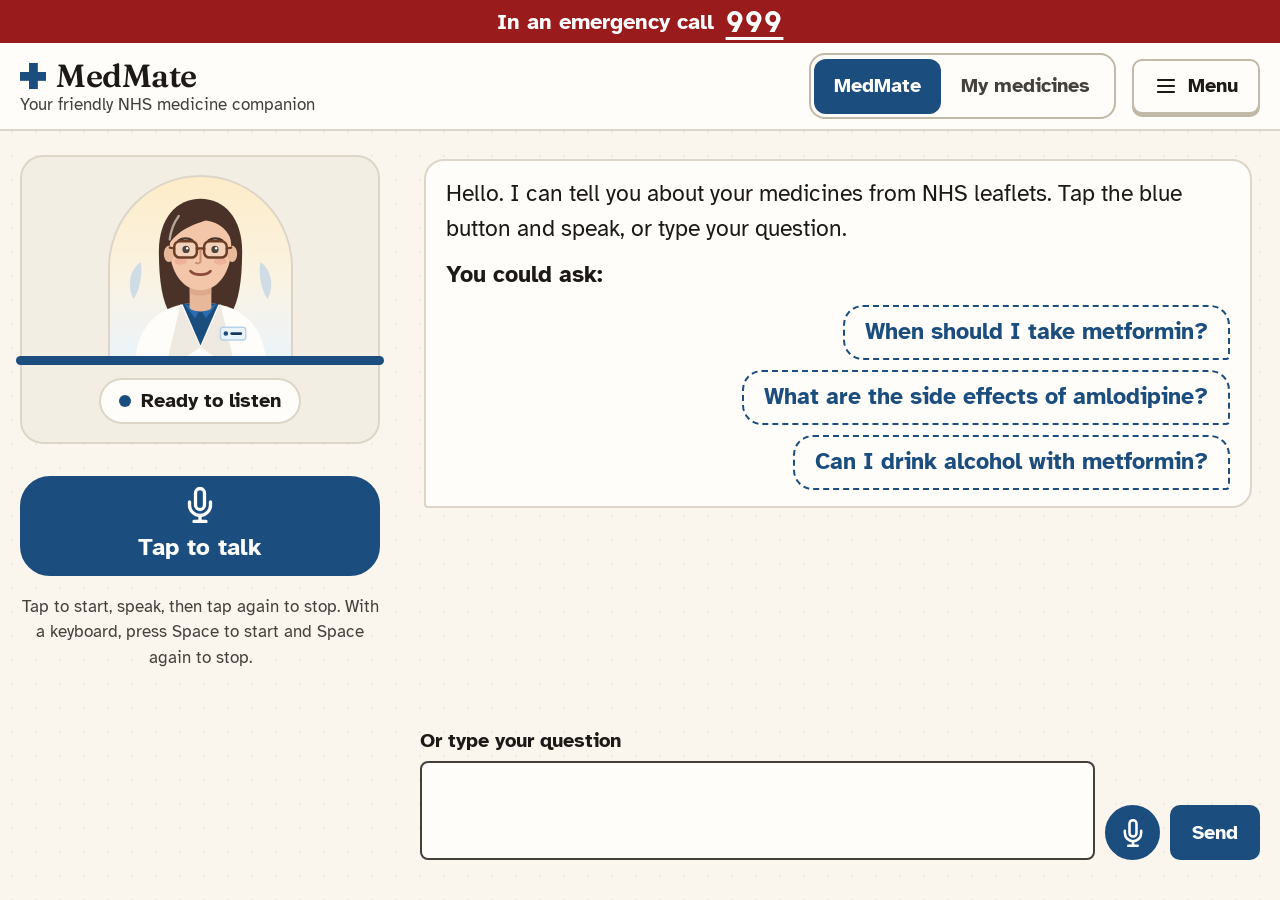
==== web/index.html @ a4831741 "web: prototype base styles and top bar with one Menu (#57) Co-Authored-By: Claude Sonnet 5.5 <norepl" ====
<!doctype html>
<html lang="en">
<head>
<meta charset="utf-8">
<meta name="viewport" content="width=device-width, initial-scale=1, interactive-widget=resizes-content">
<meta name="color-scheme" content="light">
<title>MedMate</title>
<link rel="preload" href="fonts/atkinson-hyperlegible-400.woff2" as="font" type="font/woff2" crossorigin>
<link rel="preload" href="fonts/fraunces-latin-600-normal.woff2" as="font" type="font/woff2" crossorigin>
<link rel="stylesheet" href="css/tokens.css">
<link rel="stylesheet" href="css/base.css">
<link rel="stylesheet" href="css/layout.css">
<link rel="stylesheet" href="css/chat.css">
<link rel="stylesheet" href="css/medicines.css">
</head>
<body>
<p id="emergency" role="alert">In an emergency call <a href="tel:999">999</a></p>
<header class="topbar">
  <div class="brand">
    <h1 class="wordmark">MedMate</h1>
    <p class="tagline">Your friendly NHS medicine companion</p>
  </div>
  <div class="switch" role="group" aria-label="View">
    <button type="button" id="tab-ask" aria-pressed="true">MedMate</button>
    <button type="button" id="tab-meds">My medicines</button>
  </div>
  <button id="menu-btn" class="btn-stone" type="button" aria-haspopup="true" aria-expanded="false" aria-controls="tools"><span class="icon" aria-hidden="true"></span>Menu</button>
  <div id="tools" class="tools" hidden>
    <button id="leaflets-btn" class="btn-stone" type="button" aria-haspopup="dialog">Your NHS leaflets</button>
    <button id="text-size" class="btn-stone" type="button"><span class="a-plus" aria-hidden="true">A+</span> Text size
      <span class="size-dots" aria-hidden="true"><i></i><i></i><i></i></span></button>
    <button id="reset" class="btn-stone" type="button">Reset chat</button>
  </div>
</header>
<dialog id="leaflets" aria-labelledby="leaflets-title">
  <div class="dialog-head">
    <h2 id="leaflets-title">Your NHS leaflets</h2>
    <button id="leaflets-close" type="button">Close</button>
  </div>
  <ul id="leaflet-list"><li>The leaflet list is not available right now.</li></ul>
</dialog>
<main id="view-ask" class="view ask" aria-labelledby="ask-title">
  <h2 id="ask-title" class="visually-hidden">Ask about your medicines</h2>
  <div id="avatar" class="face-box" data-state="idle">
    <div class="face-arch">              <svg class="face-svg" viewBox="0 0 200 210" fill="none" xmlns="http://www.w3.org/2000/svg" role="img" aria-label="Friendly community pharmacist wearing tortoiseshell glasses and a white coat over a blue shirt" > <path d="M26 145C18 130 22 112 34 104C36 120 33 134 26 145Z" fill="#B8D1E8" opacity="0.65" /> <path d="M174 145C182 130 178 112 166 104C164 120 167 134 174 145Z" fill="#B8D1E8" opacity="0.65" /> <path d="M54 92C54 55 74 34 100 34C126 34 146 55 146 92C146 125 142 148 134 160H66C58 148 54 125 54 92Z" fill="#4A3228" /> <path d="M28 210C32 172 56 154 84 150H116C144 154 168 172 172 210H28Z" fill="#FFFDF9" /> <path d="M78 150L100 198L82 210H64L78 150Z" fill="#EFEAE1" /> <path d="M122 150L100 198L118 210H136L122 150Z" fill="#EFEAE1" /> <path d="M80 150H120L100 196L80 150Z" fill="#1B4D7E" /> <path d="M82 150L94 166L100 156L82 150Z" fill="#2B6CB0" /> <path d="M118 150L106 166L100 156L118 150Z" fill="#2B6CB0" /> <rect x="122" y="176" width="28" height="14" rx="3" fill="#EBF3FA" stroke="#B8D1E8" stroke-width="1.5" /> <circle cx="128" cy="183" r="2.5" fill="#1B4D7E" /> <rect x="133" y="181.5" width="13" height="3" rx="1.5" fill="#13385C" /> <path d="M88 128H112V154C112 160 88 160 88 154V128Z" fill="#E8B89A" /> <path d="M88 130C94 135 106 135 112 130V138C105 142 95 142 88 138V130Z" fill="#D6A182" opacity="0.6" /> <path d="M66 88C66 64 81 48 100 48C119 48 134 64 134 88C134 114 120 135 100 135C80 135 66 114 66 88Z" fill="#F3C6AA" /> <ellipse cx="65" cy="95" rx="5.5" ry="9" fill="#E8B89A" /> <ellipse cx="135" cy="95" rx="5.5" ry="9" fill="#E8B89A" /> <ellipse cx="78" cy="103" rx="7" ry="4" fill="#E08E79" opacity="0.35" /> <ellipse cx="122" cy="103" rx="7" ry="4" fill="#E08E79" opacity="0.35" /> <path d="M76 80C80 77 87 77 91 80" stroke="#4A3228" stroke-width="2.6" stroke-linecap="round" /> <path d="M109 80C113 77 120 77 124 80" stroke="#4A3228" stroke-width="2.6" stroke-linecap="round" /> <circle cx="84" cy="90" r="4" fill="#291D18" /> <circle cx="85.3" cy="88.7" r="1.3" fill="#FFFDF9" /> <circle cx="116" cy="90" r="4" fill="#291D18" /> <circle cx="117.3" cy="88.7" r="1.3" fill="#FFFDF9" /> <rect x="71" y="81" width="25" height="18" rx="6" stroke="#6B3E26" stroke-width="2.8" fill="rgba(255,253,249,0.18)" /> <rect x="104" y="81" width="25" height="18" rx="6" stroke="#6B3E26" stroke-width="2.8" fill="rgba(255,253,249,0.18)" /> <path d="M96 89H104" stroke="#6B3E26" stroke-width="2.8" stroke-linecap="round" /> <path d="M66 88L71 89" stroke="#6B3E26" stroke-width="2.4" stroke-linecap="round" /> <path d="M129 89L134 88" stroke="#6B3E26" stroke-width="2.4" stroke-linecap="round" /> <path d="M100 91V103C100 105 97 106 95 105" stroke="#C99272" stroke-width="2.3" stroke-linecap="round" /> <path id="face-mouth" d="M89 114C93 119 107 119 111 114" stroke="#8C4A3C" stroke-width="3" stroke-linecap="round" /> <path d="M64 86C64 56 80 40 102 40C124 40 137 56 136 86C132 69 121 60 106 58C91 63 75 68 64 86Z" fill="#4A3228" /> <path d="M76 53C70 61 67 70 66 79" stroke="#D8CFC0" stroke-width="2.5" stroke-linecap="round" opacity="0.75" /> </svg></div>
    <div class="face-sill" aria-hidden="true"></div>
    <p id="face-status" class="status-pill" role="status" aria-live="polite"><span class="status-dot" aria-hidden="true"></span><span id="face-status-text">Ready to listen</span></p>
  </div>
  <div class="counter">
    <button id="mic" class="talk" type="button" aria-describedby="mic-hint"><span class="talk-text">Tap to talk</span><span class="bars" aria-hidden="true"><i></i><i></i><i></i><i></i></span></button>
    <p id="mic-hint" class="hint">Tap to start, speak, then tap again to stop. With a keyboard, press Space to start and Space again to stop.</p>
    <p id="heard" class="visually-hidden" aria-live="polite"></p>
  </div>
  <section class="chat" aria-label="Chat">
    <div id="thread" class="thread" role="log" aria-live="polite">
      <div id="empty" class="msg medmate">
        <p>Hello. I can tell you about your medicines from NHS leaflets. Tap the blue button and speak, or type your question.</p>
        <p class="examples-title">You could ask:</p>
        <ul class="examples">
          <li><button type="button" class="example">When should I take metformin?</button></li>
          <li><button type="button" class="example">What are the side effects of amlodipine?</button></li>
          <li><button type="button" class="example">Can I drink alcohol with metformin?</button></li>
        </ul>
      </div>
    </div>
    <form id="form">
      <label for="q">Or type your question</label>
      <div class="ask-row">
        <textarea id="q" rows="3" maxlength="500"></textarea>
        <button id="mic-small" class="talk" type="button" aria-label="Talk"><span class="bars" aria-hidden="true"><i></i><i></i><i></i></span></button>
        <button id="send" type="submit">Send</button>
      </div>
    </form>
  </section>
</main>
<section id="view-meds" class="view mine" aria-labelledby="meds-title" hidden>
  <div class="mine-head">
    <h2 id="meds-title">My medicines</h2>
    <span id="med-count" class="badge"></span>
  </div>
  <form id="med-form">
    <label for="med-name">Medicine</label>
    <select id="med-name" required></select>
    <label for="med-dose">Dose</label>
    <input id="med-dose" maxlength="100" placeholder="e.g. 500 mg">
    <fieldset class="times">
      <legend>When</legend>
      <label><input type="checkbox" name="times" value="morning"> Morning</label>
      <label><input type="checkbox" name="times" value="midday"> Midday</label>
      <label><input type="checkbox" name="times" value="evening"> Evening</label>
      <label><input type="checkbox" name="times" value="bedtime"> Bedtime</label>
    </fieldset>
    <label for="med-note">Note</label>
    <input id="med-note" maxlength="100">
    <p class="form-actions"><button id="med-save" type="submit">Add medicine</button>
    <button id="med-cancel" type="button" hidden>Cancel</button></p>
  </form>
  <div class="mine-list">
    <div id="undo" role="status"></div>
    <ul id="meds"></ul>
    <div id="warnings"></div>
    <section id="today" aria-labelledby="today-title">
      <h2 id="today-title">Today <span id="today-date"></span></h2>
      <div id="schedule"></div>
    </section>
  </div>
  <footer>Information from the NHS website, licensed under the Open Government Licence v3.0. Not medical advice. In an emergency call 999.</footer>
</section>
<script type="module" src="js/main.js"></script>
</body>
</html>
---- web/css/tokens.css ----
/* The prototype's design tokens. Red is only for the emergency line, "Call 999 now" and "Get help if";
   amber is only for refusals and interaction warnings. Everything is sized in rem so the A+ button scales it. */

@font-face { font-family: "Atkinson Hyperlegible"; src: url("../fonts/atkinson-hyperlegible-400.woff2") format("woff2"); font-weight: 400; font-display: swap; }
@font-face { font-family: "Atkinson Hyperlegible"; src: url("../fonts/atkinson-hyperlegible-700.woff2") format("woff2"); font-weight: 700; font-display: swap; }
@font-face { font-family: "Fraunces"; src: url("../fonts/fraunces-latin-600-normal.woff2") format("woff2"); font-weight: 600; font-display: swap; }

:root {
  --font-serif: "Fraunces", Georgia, serif;
  --font-sans: "Atkinson Hyperlegible", system-ui, -apple-system, sans-serif;

  --bg-cream: #faf6ee;
  --bg-alabaster: #fffdf9;
  --bg-linen: #f2ece1;
  --border-stone: #ddd6c8;
  --border-stone-strong: #c2b8a8;

  --ink-primary: #1c1917;
  --ink-secondary: #44403c;

  --blue-primary: #1b4d7e;
  --blue-dark: #13385c;
  --blue-accent: #2b6cb0;
  --blue-tint: #ebf3fa;
  --blue-border: #b8d1e8;
  --on-blue: #fff;

  --amber-dark: #92400e;
  --amber-tint: #fef3c7;
  --amber-border: #f59e0b;

  --midday-tint: #ebf3fa;
  --evening-tint: #eef2ff;
  --bedtime-tint: #e2e8f0;

  --emergency-bg: #991b1b;
  --safety-red: #b91c1c;
  --safety-tint: #fef2f2;

  --shadow-blue-btn: 0 4px 0 var(--blue-dark), 0 8px 18px -6px rgba(27, 77, 126, .35);
  --shadow-stone-btn: 0 3px 0 var(--border-stone-strong);

  --icon-menu: url("data:image/svg+xml,%3Csvg xmlns='http://www.w3.org/2000/svg' viewBox='0 0 24 24' fill='none' stroke='black' stroke-width='2.2' stroke-linecap='round' stroke-linejoin='round'%3E%3Cpath d='M4 6h16M4 12h16M4 18h16'/%3E%3C/svg%3E");
  --icon-phone: url("data:image/svg+xml,%3Csvg xmlns='http://www.w3.org/2000/svg' viewBox='0 0 24 24' fill='none' stroke='black' stroke-width='2.2' stroke-linecap='round' stroke-linejoin='round'%3E%3Cpath d='M22 16.92v3a2 2 0 0 1-2.18 2 19.79 19.79 0 0 1-8.63-3.07 19.5 19.5 0 0 1-6-6 19.79 19.79 0 0 1-3.07-8.67A2 2 0 0 1 4.11 2h3a2 2 0 0 1 2 1.72 12.84 12.84 0 0 0 .7 2.81 2 2 0 0 1-.45 2.11L8.09 9.91a16 16 0 0 0 6 6l1.27-1.27a2 2 0 0 1 2.11-.45 12.84 12.84 0 0 0 2.81.7A2 2 0 0 1 22 16.92z'/%3E%3C/svg%3E");
  --icon-person: url("data:image/svg+xml,%3Csvg xmlns='http://www.w3.org/2000/svg' viewBox='0 0 24 24' fill='none' stroke='black' stroke-width='2.2' stroke-linecap='round' stroke-linejoin='round'%3E%3Cpath d='M20 21v-2a4 4 0 0 0-4-4H8a4 4 0 0 0-4 4v2'/%3E%3Ccircle cx='12' cy='7' r='4'/%3E%3C/svg%3E");
  --icon-question: url("data:image/svg+xml,%3Csvg xmlns='http://www.w3.org/2000/svg' viewBox='0 0 24 24' fill='none' stroke='black' stroke-width='2.2' stroke-linecap='round' stroke-linejoin='round'%3E%3Ccircle cx='12' cy='12' r='10'/%3E%3Cpath d='M9.09 9a3 3 0 0 1 5.83 1c0 2-3 3-3 3'/%3E%3Cpath d='M12 17h.01'/%3E%3C/svg%3E");
  --icon-mic: url("data:image/svg+xml,%3Csvg xmlns='http://www.w3.org/2000/svg' viewBox='0 0 24 24' fill='none' stroke='black' stroke-width='2.2' stroke-linecap='round' stroke-linejoin='round'%3E%3Cpath d='M12 1a3 3 0 0 0-3 3v8a3 3 0 0 0 6 0V4a3 3 0 0 0-3-3z'/%3E%3Cpath d='M19 10v2a7 7 0 0 1-14 0v-2'/%3E%3Cpath d='M12 19v4M8 23h8'/%3E%3C/svg%3E");
  --icon-keyboard: url("data:image/svg+xml,%3Csvg xmlns='http://www.w3.org/2000/svg' viewBox='0 0 24 24' fill='none' stroke='black' stroke-width='2.2' stroke-linecap='round' stroke-linejoin='round'%3E%3Crect x='2' y='5' width='20' height='14' rx='2'/%3E%3Cpath d='M6 9h.01M10 9h.01M14 9h.01M18 9h.01M7 15h10'/%3E%3C/svg%3E");
  --icon-retry: url("data:image/svg+xml,%3Csvg xmlns='http://www.w3.org/2000/svg' viewBox='0 0 24 24' fill='none' stroke='black' stroke-width='2.2' stroke-linecap='round' stroke-linejoin='round'%3E%3Cpath d='M23 4v6h-6'/%3E%3Cpath d='M20.49 15a9 9 0 1 1-2.12-9.36L23 10'/%3E%3C/svg%3E");
  --icon-warning: url("data:image/svg+xml,%3Csvg xmlns='http://www.w3.org/2000/svg' viewBox='0 0 24 24' fill='none' stroke='black' stroke-width='2.2' stroke-linecap='round' stroke-linejoin='round'%3E%3Cpath d='M10.29 3.86 1.82 18a2 2 0 0 0 1.71 3h16.94a2 2 0 0 0 1.71-3L13.71 3.86a2 2 0 0 0-3.42 0z'/%3E%3Cpath d='M12 9v4M12 17h.01'/%3E%3C/svg%3E");
  --icon-doc: url("data:image/svg+xml,%3Csvg xmlns='http://www.w3.org/2000/svg' viewBox='0 0 24 24' fill='none' stroke='black' stroke-width='2.2' stroke-linecap='round' stroke-linejoin='round'%3E%3Cpath d='M14 2H6a2 2 0 0 0-2 2v16a2 2 0 0 0 2 2h12a2 2 0 0 0 2-2V8z'/%3E%3Cpath d='M14 2v6h6M8 13h8M8 17h8'/%3E%3C/svg%3E");
  --icon-search: url("data:image/svg+xml,%3Csvg xmlns='http://www.w3.org/2000/svg' viewBox='0 0 24 24' fill='none' stroke='black' stroke-width='2.2' stroke-linecap='round' stroke-linejoin='round'%3E%3Ccircle cx='11' cy='11' r='8'/%3E%3Cpath d='m21 21-4.35-4.35'/%3E%3C/svg%3E");
}
---- web/css/base.css ----
html { font-size: 20px; }
*, *::before, *::after { box-sizing: border-box; }
body {
  margin: 0;
  background: var(--bg-cream);
  color: var(--ink-primary);
  font-family: var(--font-sans);
  font-size: 1rem;
  line-height: 1.5;
}
h1, h2, h3 { line-height: 1.2; margin: 0; }
p { margin: 0; }
a { color: inherit; text-decoration-thickness: .08em; text-underline-offset: .15em; }
button, input, select, textarea { font: inherit; color: inherit; }
:focus-visible {
  outline: .2rem solid var(--blue-primary);
  outline-offset: .15rem;
  box-shadow: 0 0 0 .35rem var(--bg-cream);
}
.visually-hidden {
  position: absolute; width: 1px; height: 1px; overflow: hidden;
  clip-path: inset(50%); white-space: nowrap;
}
.icon, .label-title::before, #warnings p::before, .card .help h2::before, #mic::before {
  content: "";
  display: inline-block;
  flex: none;
  width: 1.2em;
  height: 1.2em;
  background: currentColor;
  mask: var(--icon) center / contain no-repeat;
}

/* Buttons: the prototype's raised blue (primary) and stone (everything else) tablets that press down on click. */
button {
  min-height: 2.75rem;
  padding: .35rem 1rem;
  border: .1rem solid var(--ink-primary);
  border-radius: .5rem;
  background: var(--bg-alabaster);
  cursor: pointer;
}
button:hover { background: var(--bg-cream); }
button[type="submit"], #mic, #mic-small {
  border-color: var(--blue-primary);
  background: var(--blue-primary);
  color: var(--on-blue);
  font-weight: 700;
}
button[type="submit"]:hover { background: var(--blue-dark); }
.btn-blue, .btn-stone { font-weight: 700; user-select: none; -webkit-tap-highlight-color: transparent; transition: transform .12s ease, box-shadow .12s ease, background-color .15s ease; }
.btn-blue { background: var(--blue-primary); color: var(--on-blue); border: .1rem solid var(--blue-dark); box-shadow: var(--shadow-blue-btn); }
.btn-blue:hover { background: var(--blue-dark); }
.btn-blue:active { transform: translateY(3px); box-shadow: 0 1px 0 var(--blue-dark); }
.btn-stone { background: var(--bg-alabaster); color: var(--ink-primary); border: .1rem solid var(--border-stone-strong); box-shadow: var(--shadow-stone-btn); }
.btn-stone:hover { background: var(--bg-linen); border-color: #9e9282; }
.btn-stone:active { transform: translateY(2px); box-shadow: 0 1px 0 var(--border-stone-strong); }

/* The prototype's section divider: a rule, a pill label, a rule. */
.divider { display: flex; align-items: center; gap: 1rem; margin: 2.5rem 0 2rem; }
.divider::before, .divider::after { content: ""; flex: 1; height: .1rem; background: var(--border-stone); }
.divider > span { padding: .35rem 1rem; border: .1rem solid var(--border-stone); border-radius: 999px; background: var(--bg-alabaster); color: var(--blue-primary); font-size: .88rem; font-weight: 700; letter-spacing: .04em; text-transform: uppercase; }

button:disabled { opacity: .55; cursor: wait; }
input, select, textarea {
  width: 100%;
  min-height: 2.75rem;
  padding: .35rem .6rem;
  border: .1rem solid var(--ink-secondary);
  border-radius: .4rem;
  background: var(--bg-alabaster);
}
label { display: block; font-weight: 700; margin: .9rem 0 .25rem; }

@media (prefers-reduced-motion: reduce) {
  *, *::before, *::after { animation: none !important; transition: none !important; }
  .talk[data-listening] { box-shadow: 0 0 0 .4rem color-mix(in srgb, var(--blue-primary) 45%, transparent); }
}
---- web/css/layout.css ----
/* The frame: the 999 line, the top bar, then exactly one view. The page never scrolls; each view scrolls inside itself. */
html, body { height: 100%; }
body {
  display: grid;
  grid-template-rows: auto auto minmax(0, 1fr);
  height: 100dvh;
  overflow: hidden;
  background-image: radial-gradient(rgba(180, 168, 150, .17) 1px, transparent 0);
  background-size: 24px 24px;
}

#emergency {
  display: flex;
  align-items: center;
  justify-content: center;
  flex-wrap: wrap;
  gap: 0 .6rem;
  padding: .2rem 1rem;
  background: var(--emergency-bg);
  color: #fff;
  font-size: 1.1rem;
  font-weight: 700;
}
#emergency a { font-size: 1.6rem; line-height: 1.1; letter-spacing: .04em; color: #fff; border-radius: .3rem; }
#emergency a:focus-visible { outline-color: #fff; box-shadow: none; }

.topbar {
  position: relative;
  display: flex;
  align-items: center;
  justify-content: space-between;
  flex-wrap: wrap;
  gap: .4rem .8rem;
  padding: .5rem 1rem;
  background: var(--bg-alabaster);
  border-bottom: .12rem solid var(--border-stone);
}
.brand { flex: 1; min-width: 0; }
.tagline { font-size: .85rem; color: var(--ink-secondary); line-height: 1.2; }
.wordmark { display: flex; align-items: center; gap: .5rem; font-family: var(--font-serif); font-size: 1.6rem; font-weight: 600; letter-spacing: -.015em; }
.wordmark::before {
  content: "";
  width: 1.3rem;
  height: 1.3rem;
  background:
    linear-gradient(var(--blue-primary), var(--blue-primary)) center / 34% 100% no-repeat,
    linear-gradient(var(--blue-primary), var(--blue-primary)) center / 100% 34% no-repeat;
}

/* The prototype's pill switch. */
.switch {
  display: inline-flex;
  padding: .18rem;
  border: .1rem solid var(--border-stone-strong);
  border-radius: .8rem;
  background: var(--bg-alabaster);
}
.switch button { min-height: 2.75rem; border: 0; border-radius: .6rem; background: transparent; font-weight: 700; color: var(--ink-secondary); }
.switch button[aria-pressed="true"] { background: var(--blue-primary); color: var(--on-blue); }

.view { min-height: 0; padding: 1.2rem max(1rem, calc((100% - 72rem) / 2)) 2rem; overflow-y: auto; overscroll-behavior: contain; animation: view-in .25s ease-out; }
.view[hidden] { display: none; }
@keyframes view-in { from { opacity: 0; transform: translateY(.6rem); } }

footer {
  margin-top: 1.5rem;
  padding-top: 1rem;
  border-top: .1rem solid var(--border-stone);
  font-size: .85rem;
  color: var(--ink-secondary);
}

/* Narrow screens: the switch drops to its own full-width row under the wordmark and Menu. */
@media (max-width: 47.99em) {
  .switch { order: 3; flex: 1 0 100%; }
  .switch button { flex: 1; }
}

/* Menu: one labelled button at every width; the three tools drop down from it. */
.tools { position: absolute; z-index: 5; top: 100%; right: 1rem; display: flex; flex-direction: column; align-items: stretch; gap: .6rem; padding: .7rem; border: .1rem solid var(--border-stone-strong); border-radius: .8rem; background: var(--bg-alabaster); box-shadow: 0 .4rem 1rem rgba(0, 0, 0, .15); }
.tools[hidden] { display: none; }
.tools button, #menu-btn { display: inline-flex; align-items: center; gap: .5rem; }
.tools button { justify-content: flex-start; }
#menu-btn .icon { --icon: var(--icon-menu); }
.a-plus { display: grid; place-items: center; width: 1.9rem; height: 1.9rem; border: .1rem solid var(--blue-border); border-radius: .5rem; background: var(--blue-tint); color: var(--blue-dark); font-family: var(--font-serif); font-weight: 700; }
.size-dots { display: inline-flex; gap: .2rem; }
.size-dots i { width: 1rem; height: .35rem; border-radius: 999px; background: var(--border-stone-strong); }
.size-dots i.on { background: var(--blue-primary); }

dialog { width: min(40rem, calc(100% - 2rem)); max-height: 85dvh; padding: 1rem 1.2rem; border: .12rem solid var(--border-stone-strong); border-radius: .8rem; background: var(--bg-alabaster); color: var(--ink-primary); }
dialog::backdrop { background: rgba(28, 25, 23, .55); }
.dialog-head { display: flex; align-items: center; justify-content: space-between; gap: 1rem; }
#leaflet-list { margin: .8rem 0 0; padding: 0; list-style: none; display: grid; gap: .8rem; }
#leaflet-list li { padding-top: .8rem; border-top: .1rem solid var(--border-stone); }
#leaflet-list h3 { font-size: 1.1rem; }
---- web/css/chat.css ----
/* Ask panel: the face, the mic and the question box on the left, the chat beside it.
   Under 1024 px the one face element is a small window at the chat's top left, in the chat's own grid cell. */
.ask {
  display: grid;
  gap: 1rem 2rem;
  align-items: start;
  grid-template-areas: "counter" "chat";
  grid-template-rows: auto minmax(0, 1fr);
  overflow: hidden;
}
.counter { grid-area: counter; display: grid; gap: .9rem; justify-items: center; }
.chat { grid-area: chat; }
.face-box { grid-area: chat; z-index: 1; justify-self: start; display: flex; flex-direction: column; align-items: center; width: 4.5rem; }
@media (min-width: 40em) {
  .ask { grid-template-areas: "counter chat"; grid-template-columns: minmax(13rem, 18rem) minmax(0, 1fr); grid-template-rows: minmax(0, 1fr); }
}
@media (min-width: 64em) {
  .ask { grid-template-areas: "face chat" "counter chat"; grid-template-rows: auto minmax(0, 1fr); }
  .face-box { grid-area: face; z-index: auto; justify-self: stretch; width: auto; padding: .9rem; border: .12rem solid var(--border-stone); border-radius: 1.15rem; background: rgba(242, 236, 225, .72); }
}
@media (max-width: 39.99em) { .hint { display: none; } #mic { min-height: 3.5rem; } }

/* The face: the prototype's arched window, a sill and a status pill (the pill is only for the face column). */
.face-arch {
  width: 100%;
  aspect-ratio: 1;
  display: flex;
  align-items: flex-end;
  overflow: hidden;
  border: .12rem solid var(--border-stone);
  border-radius: 999px 999px 1.35rem 1.35rem;
  background: linear-gradient(180deg, #fdecc8 0%, #faf3e3 58%, var(--blue-tint) 100%);
  transition: box-shadow .25s ease, border-color .25s ease;
}
@media (min-width: 64em) { .face-arch { width: 9.25rem; } }
.face-svg { width: 100%; height: auto; animation: breathe 4.5s ease-in-out infinite; }
@keyframes breathe { 50% { transform: translateY(-2.5px); } }
.face-box[data-state="listening"] .face-arch { border-color: var(--amber-border); box-shadow: 0 0 0 .4rem rgba(245, 158, 11, .34); }
.face-box[data-state="speaking"] .face-arch { border-color: var(--blue-primary); box-shadow: 0 0 0 .4rem rgba(27, 77, 126, .22); }
.face-sill { width: 115%; height: .45rem; margin-top: -.2rem; border-radius: 999px; background: var(--blue-primary); }
.status-pill {
  display: none;
  align-items: center;
  gap: .5rem;
  margin-top: .65rem;
  padding: .28rem .9rem;
  border: .12rem solid var(--border-stone);
  border-radius: 999px;
  background: var(--bg-alabaster);
  font-weight: 700;
}
.status-dot { width: .6rem; height: .6rem; border-radius: 999px; background: var(--blue-primary); }
.face-box[data-state="listening"] .status-pill { background: var(--amber-tint); border-color: var(--amber-border); color: var(--amber-dark); }
.face-box[data-state="listening"] .status-dot { background: var(--amber-border); animation: pulse 1s infinite; }
.face-box[data-state="speaking"] .status-pill { background: var(--blue-tint); border-color: var(--blue-primary); color: var(--blue-dark); }
@keyframes pulse { 50% { opacity: .45; transform: scale(1.3); } }
@media (min-width: 64em) { .status-pill { display: inline-flex; } }
@media (prefers-reduced-motion: reduce) { .face-svg, .status-dot { animation: none !important; } }
/* The pill is the live region, so under 1024 px it stays in the accessibility tree without being drawn. */
@media (max-width: 63.99em) { .status-pill { display: flex; position: absolute; width: 1px; height: 1px; overflow: hidden; clip-path: inset(50%); margin: 0; padding: 0; border: 0; white-space: nowrap; } }
.talk { position: relative; }
#mic {
  display: flex;
  flex-direction: column;
  align-items: center;
  justify-content: center;
  gap: .3rem;
  width: 100%;
  min-height: 5rem;
  margin-top: .6rem;
  border-radius: 1.5rem;
  font-size: 1.2rem;
}
#mic::before { --icon: var(--icon-mic); width: 1.8rem; height: 1.8rem; }
#mic:hover { background: var(--blue-dark); }
/* Recording: both talk buttons turn inside out, a ring pulses and wave bars move. */
#mic-small { flex: none; width: 2.75rem; height: 2.75rem; min-height: 2.75rem; padding: 0; display: grid; place-items: center; border-radius: 50%; }
#mic-small::before { content: ""; width: 1.4rem; height: 1.4rem; background: currentColor; -webkit-mask: var(--icon-mic) center / contain no-repeat; mask: var(--icon-mic) center / contain no-repeat; color: inherit; }
#mic-small:hover { background: var(--blue-dark); }
#mic-small[data-listening]:hover { background: var(--bg-cream); }
#mic-small[data-listening] { border-width: .2rem; }
#mic-small[data-listening]::before, .bars { display: none; }
.talk[data-listening] .bars { display: flex; align-items: center; gap: .18rem; height: 1.4rem; }
.bars i { width: .22rem; height: 100%; border-radius: 1px; background: currentColor; animation: wave .9s ease-in-out infinite; }
.bars i:nth-child(2) { animation-delay: .15s; } .bars i:nth-child(3) { animation-delay: .3s; } .bars i:nth-child(4) { animation-delay: .45s; }
@keyframes wave { 50% { transform: scaleY(.3); } }
.talk[data-listening] {
  background: var(--bg-alabaster);
  color: var(--blue-primary);
  border-width: .25rem;
  animation: listening 1.2s ease-out infinite;
}
@keyframes listening {
  from { box-shadow: 0 0 0 0 color-mix(in srgb, var(--blue-primary) 55%, transparent); }
  to { box-shadow: 0 0 0 1rem transparent; }
}
.hint { font-size: .85rem; color: var(--ink-secondary); text-align: center; }

#form label { margin-top: .5rem; }
.ask-row { display: flex; gap: .5rem; align-items: end; }
#q { resize: none; line-height: 1.35; }
.ask-row textarea { flex: 1; min-width: 0; }

/* The chat: the thread scrolls on its own and the question box stays at the bottom. */
.chat { display: grid; grid-template-rows: minmax(0, 1fr) auto; gap: .6rem; height: 100%; min-height: 0; }
.thread { display: flex; flex-direction: column; gap: 1rem; min-height: 0; overflow-y: auto; overscroll-behavior: contain; padding: .2rem .4rem .6rem .2rem; }
.msg { max-width: 36em; }
.msg.user { align-self: flex-end; padding: .6rem 1rem; border-radius: 1rem 1rem .2rem 1rem; background: var(--blue-primary); color: var(--on-blue); font-size: 1.2rem; white-space: pre-wrap; overflow-wrap: anywhere; }
#empty { display: grid; gap: .6rem; padding: .8rem 1rem; border-radius: 1rem 1rem 1rem .2rem; background: var(--bg-alabaster); border: .1rem solid var(--border-stone); font-size: 1.15rem; }
#empty[hidden] { display: none; }
.examples-title { font-weight: 700; }
.examples { list-style: none; margin: 0; padding: 0; display: grid; justify-items: end; gap: .5rem; }
/* Suggestions sit on the user's side, outlined and unfilled, so they don't look like questions already sent. */
.example { max-width: 100%; text-align: left; border-radius: 1rem 1rem .2rem 1rem; border-color: var(--blue-primary); border-style: dashed; background: transparent; color: var(--blue-primary); font-weight: 700; }

/* A reply is a dispensing label: keylined, with a title strip, the answer, the card and the leaflet sources. */
.label {
  --tone: var(--blue-primary);
  border: .15rem solid var(--tone);
  border-radius: .6rem;
  background: var(--bg-alabaster);
  box-shadow: .3rem .3rem 0 var(--border-stone);
  overflow: hidden;
}
.label.print { animation: print .45s ease-out; }
@keyframes print {
  from { clip-path: inset(0 0 100% 0); transform: translateY(-.4rem); }
  to { clip-path: inset(0 0 0 0); transform: none; }
}
.label-title {
  display: flex;
  align-items: center;
  gap: .5rem;
  padding: .5rem 1.1rem;
  border-bottom: .1rem solid var(--tone);
  font-weight: 700;
  font-size: 1.1rem;
  color: var(--tone);
}
.label-title::before { --icon: var(--icon-doc); }
.answer { padding: 1rem 1.1rem; font-size: 1.4rem; line-height: 1.45; white-space: pre-wrap; }

.label[data-kind="loading"] .label-title::after {
  content: "…";
  animation: dots 1.2s steps(4, end) infinite;
  display: inline-block;
  width: 1.2em;
  overflow: hidden;
  vertical-align: bottom;
}
.label[data-kind="loading"] .answer { color: var(--ink-secondary); }
@keyframes dots { from { width: 0; } to { width: 1.2em; } }

.label[data-tone="emergency"] { --tone: var(--safety-red); border-width: .3rem; box-shadow: .3rem .3rem 0 var(--safety-tint); }
.label[data-tone="emergency"] .label-title {
  background: var(--emergency-bg); color: #fff; border-color: var(--emergency-bg); font-size: 1.4rem; padding-block: .7rem;
}
.label[data-tone="emergency"] .label-title::before { width: 1.5em; height: 1.5em; }
.label[data-tone="emergency"] .answer { font-weight: 700; font-size: 1.6rem; }

/* Refusals and "try again" are amber, never red or blue. */
.label[data-tone="amber"] { --tone: var(--amber-dark); border-color: var(--amber-border); background: var(--amber-tint); box-shadow: none; }
.label[data-tone="amber"] .label-title { border-color: var(--amber-border); }

.label[data-icon="phone"] .label-title::before { --icon: var(--icon-phone); }
.label[data-icon="person"] .label-title::before { --icon: var(--icon-person); }
.label[data-icon="question"] .label-title::before { --icon: var(--icon-question); }
.label[data-icon="mic"] .label-title::before { --icon: var(--icon-mic); }
.label[data-icon="keyboard"] .label-title::before { --icon: var(--icon-keyboard); }
.label[data-icon="retry"] .label-title::before { --icon: var(--icon-retry); }
.label[data-icon="search"] .label-title::before { --icon: var(--icon-search); }

.card { display: grid; gap: 1rem; padding: 0 1.1rem 1rem; }
.card h2 { font-size: 1.15rem; margin-bottom: .3rem; }
.card ul { margin: 0; padding-left: 1.3rem; display: grid; gap: .25rem; }
.card .help {
  border: .2rem solid var(--safety-red);
  border-left-width: .6rem;
  border-radius: .5rem;
  padding: .7rem 1rem;
  background: var(--safety-tint);
}
.card .help h2 { display: flex; align-items: center; gap: .4rem; color: var(--safety-red); }
.card .help h2::before { --icon: var(--icon-warning); }

.sources {
  padding: .6rem 1.1rem .7rem;
  border-top: .1rem dashed var(--border-stone);
  font-size: .9rem;
  color: var(--ink-secondary);
}
.sources-title { font-weight: 700; }
.sources ul { list-style: none; margin: 0; padding: 0; display: flex; flex-wrap: wrap; gap: .1rem 1.2rem; }
.sources a { display: inline-block; padding-block: .5rem; }
.tag { display: inline-block; padding: .1rem .7rem; border: .1rem solid var(--blue-border); border-radius: 1rem; background: var(--blue-tint); color: var(--blue-primary); font-weight: 700; }

.read-aloud { margin: 0 1.1rem 1rem; }
---- web/css/medicines.css ----
/* My medicines */
/* My medicines sits below the counter: the form on the left, the list, warnings and Today on the right. */
.mine { display: grid; gap: 1.2rem 2rem; align-items: start; }
@media (min-width: 48em) {
  .mine { grid-template-columns: minmax(0, 1fr) minmax(0, 1.4fr); }
  .mine-head { grid-column: 1 / -1; }
}
.mine-list { display: grid; gap: 1.2rem; min-width: 0; }
.mine h2 { font-size: 1.3rem; }
.mine-head { display: flex; align-items: center; flex-wrap: wrap; gap: .5rem 1rem; }
.badge { padding: .2rem .8rem; border: .1rem solid var(--blue-border); border-radius: 999px; background: var(--blue-tint); color: var(--blue-dark); font-weight: 700; }
#today-date { font-family: var(--font-sans); font-size: 1rem; font-weight: 400; color: var(--ink-secondary); }
#undo:empty { display: none; }
#undo { display: flex; align-items: center; justify-content: space-between; flex-wrap: wrap; gap: .5rem; padding: .6rem .8rem; border: .2rem solid var(--amber-border); border-radius: .5rem; background: var(--amber-tint); font-weight: 700; }
.mine #meds-title { font-size: 1.6rem; }
#med-form { padding: .2rem 0; }
#med-form > label:first-child { margin-top: 0; }
.times { margin: .9rem 0 0; padding: 0; border: 0; display: grid; grid-template-columns: repeat(2, minmax(0, 1fr)); gap: .4rem; }
.times legend { font-weight: 700; padding: 0; margin-bottom: .25rem; }
.times label {
  display: flex;
  align-items: center;
  gap: .5rem;
  margin: 0;
  min-height: 2.75rem;
  padding: .3rem .6rem;
  border: .1rem solid var(--border-stone);
  border-radius: .4rem;
  background: var(--bg-alabaster);
  font-weight: 400;
  cursor: pointer;
}
.times input { width: 1.3rem; height: 1.3rem; min-height: 0; margin: 0; accent-color: var(--blue-primary); }
.times label:has(:checked) { border-color: var(--blue-primary); font-weight: 700; }
.form-actions { display: flex; gap: .5rem; flex-wrap: wrap; margin-top: 1rem; }

#meds { list-style: none; margin: 0; padding: 0; display: grid; gap: .5rem; }
#meds li {
  display: flex;
  flex-wrap: wrap;
  align-items: center;
  justify-content: space-between;
  gap: .5rem;
  padding: .6rem .8rem;
  border-left: .3rem solid var(--blue-primary);
  background: var(--bg-alabaster);
  border-radius: 0 .4rem .4rem 0;
}
#meds li.empty { border-left-color: var(--border-stone); color: var(--ink-secondary); }
.med-actions { display: flex; gap: .4rem; }
.med-actions button { min-width: 2.75rem; }

#warnings { display: grid; gap: .8rem; }
#warnings:empty { display: none; }
#warnings p {
  position: relative;
  padding: .8rem 1rem .8rem 3rem;
  border: .2rem solid var(--amber-border);
  border-radius: .5rem;
  background: var(--amber-tint);
  color: var(--amber-dark);
}
#warnings p::before { --icon: var(--icon-warning); position: absolute; left: 1rem; top: .9rem; }
#warnings a { display: inline-block; padding-block: .3rem; }

/* Today: a pill organiser, one lidded compartment per time of day. */
#today h2 { margin-bottom: .6rem; }
#schedule { display: grid; grid-template-columns: repeat(auto-fit, minmax(7.5rem, 1fr)); gap: .5rem; }
.slot { border: .1rem solid var(--border-stone); border-radius: .7rem; background: var(--bg-alabaster); overflow: hidden; }
.slot h3 { padding: .4rem .7rem; font-size: 1rem; background: var(--lid); }
.slot ul { margin: 0; padding: .5rem .7rem .7rem 1.6rem; }
.slot[data-time="morning"] { --lid: var(--amber-tint); }
.slot[data-time="midday"] { --lid: var(--midday-tint); }
.slot[data-time="evening"] { --lid: var(--evening-tint); }
.slot[data-time="bedtime"] { --lid: var(--bedtime-tint); }
#schedule .empty { color: var(--ink-secondary); }
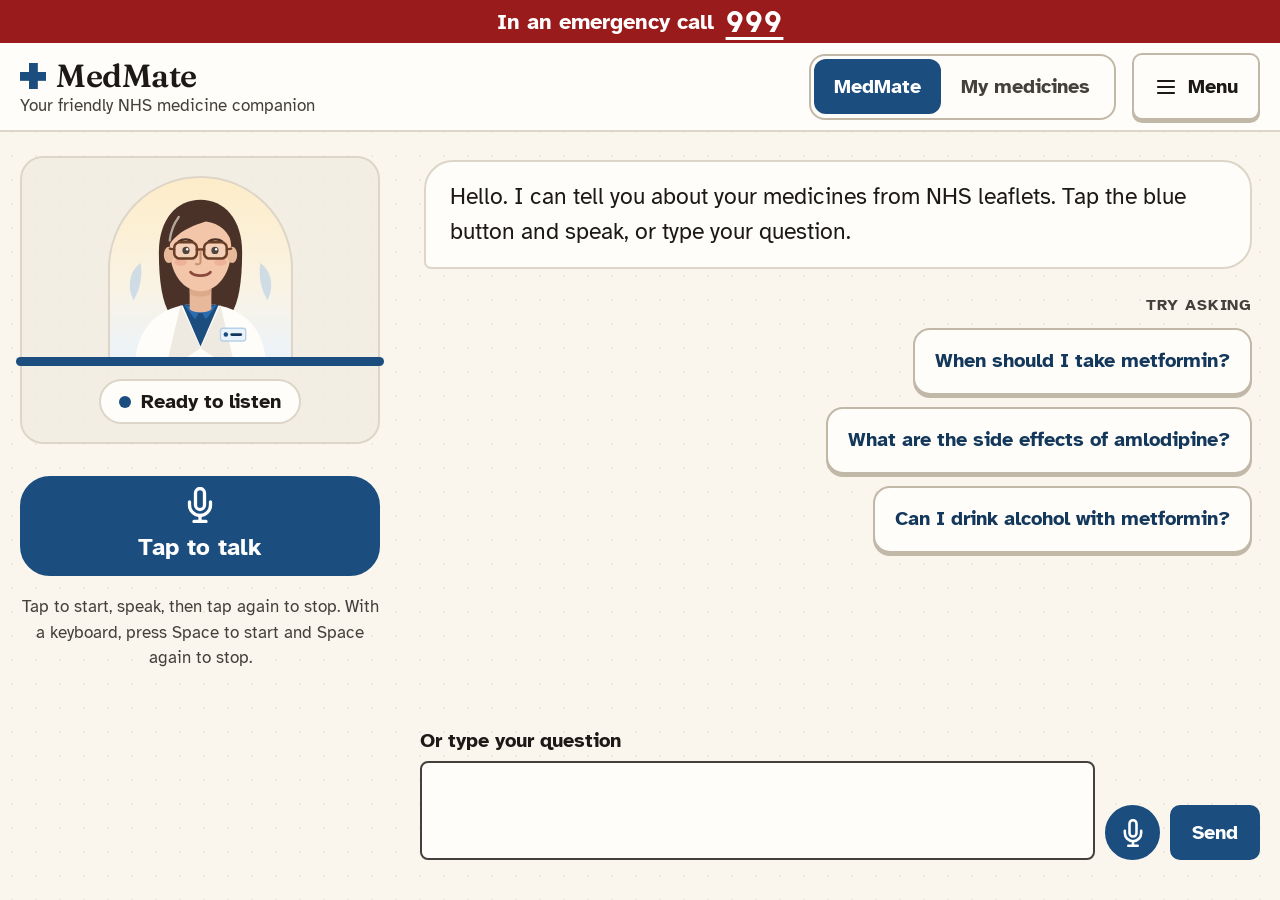
==== commit 61bafc96: "web: chat reply cards ported from the prototype, no clipping (#58) Co-Authored-By: Claude Sonnet 5.5" ====
--- a/web/index.html
+++ b/web/index.html
@@ -53,14 +53,16 @@
   </div>
   <section class="chat" aria-label="Chat">
     <div id="thread" class="thread" role="log" aria-live="polite">
-      <div id="empty" class="msg medmate">
-        <p>Hello. I can tell you about your medicines from NHS leaflets. Tap the blue button and speak, or type your question.</p>
-        <p class="examples-title">You could ask:</p>
-        <ul class="examples">
-          <li><button type="button" class="example">When should I take metformin?</button></li>
-          <li><button type="button" class="example">What are the side effects of amlodipine?</button></li>
-          <li><button type="button" class="example">Can I drink alcohol with metformin?</button></li>
-        </ul>
+      <div id="empty">
+        <p class="msg medmate greeting">Hello. I can tell you about your medicines from NHS leaflets. Tap the blue button and speak, or type your question.</p>
+        <div class="suggest">
+          <p class="suggest-label">Try asking</p>
+          <ul class="examples">
+            <li><button type="button" class="example btn-stone">When should I take metformin?</button></li>
+            <li><button type="button" class="example btn-stone">What are the side effects of amlodipine?</button></li>
+            <li><button type="button" class="example btn-stone">Can I drink alcohol with metformin?</button></li>
+          </ul>
+        </div>
       </div>
     </div>
     <form id="form">
--- a/web/css/tokens.css
+++ b/web/css/tokens.css
@@ -48,6 +48,7 @@
   --icon-keyboard: url("data:image/svg+xml,%3Csvg xmlns='http://www.w3.org/2000/svg' viewBox='0 0 24 24' fill='none' stroke='black' stroke-width='2.2' stroke-linecap='round' stroke-linejoin='round'%3E%3Crect x='2' y='5' width='20' height='14' rx='2'/%3E%3Cpath d='M6 9h.01M10 9h.01M14 9h.01M18 9h.01M7 15h10'/%3E%3C/svg%3E");
   --icon-retry: url("data:image/svg+xml,%3Csvg xmlns='http://www.w3.org/2000/svg' viewBox='0 0 24 24' fill='none' stroke='black' stroke-width='2.2' stroke-linecap='round' stroke-linejoin='round'%3E%3Cpath d='M23 4v6h-6'/%3E%3Cpath d='M20.49 15a9 9 0 1 1-2.12-9.36L23 10'/%3E%3C/svg%3E");
   --icon-warning: url("data:image/svg+xml,%3Csvg xmlns='http://www.w3.org/2000/svg' viewBox='0 0 24 24' fill='none' stroke='black' stroke-width='2.2' stroke-linecap='round' stroke-linejoin='round'%3E%3Cpath d='M10.29 3.86 1.82 18a2 2 0 0 0 1.71 3h16.94a2 2 0 0 0 1.71-3L13.71 3.86a2 2 0 0 0-3.42 0z'/%3E%3Cpath d='M12 9v4M12 17h.01'/%3E%3C/svg%3E");
+  --icon-speaker: url("data:image/svg+xml,%3Csvg xmlns='http://www.w3.org/2000/svg' viewBox='0 0 24 24' fill='none' stroke='black' stroke-width='2.4' stroke-linecap='round' stroke-linejoin='round'%3E%3Cpath d='M11 5 6 9H2v6h4l5 4zM15.54 8.46a5 5 0 0 1 0 7.07M19.07 4.93a10 10 0 0 1 0 14.14'/%3E%3C/svg%3E");
   --icon-doc: url("data:image/svg+xml,%3Csvg xmlns='http://www.w3.org/2000/svg' viewBox='0 0 24 24' fill='none' stroke='black' stroke-width='2.2' stroke-linecap='round' stroke-linejoin='round'%3E%3Cpath d='M14 2H6a2 2 0 0 0-2 2v16a2 2 0 0 0 2 2h12a2 2 0 0 0 2-2V8z'/%3E%3Cpath d='M14 2v6h6M8 13h8M8 17h8'/%3E%3C/svg%3E");
   --icon-search: url("data:image/svg+xml,%3Csvg xmlns='http://www.w3.org/2000/svg' viewBox='0 0 24 24' fill='none' stroke='black' stroke-width='2.2' stroke-linecap='round' stroke-linejoin='round'%3E%3Ccircle cx='11' cy='11' r='8'/%3E%3Cpath d='m21 21-4.35-4.35'/%3E%3C/svg%3E");
 }
--- a/web/css/base.css
+++ b/web/css/base.css
@@ -21,7 +21,7 @@
   position: absolute; width: 1px; height: 1px; overflow: hidden;
   clip-path: inset(50%); white-space: nowrap;
 }
-.icon, .label-title::before, #warnings p::before, .card .help h2::before, #mic::before {
+.icon, .mini-avatar::before, .read-aloud::before, #warnings p::before, .reply .help h3::before, #mic::before {
   content: "";
   display: inline-block;
   flex: none;
--- a/web/css/chat.css
+++ b/web/css/chat.css
@@ -101,97 +101,104 @@
 #q { resize: none; line-height: 1.35; }
 .ask-row textarea { flex: 1; min-width: 0; }
 
-/* The chat: the thread scrolls on its own and the question box stays at the bottom. */
+/* The chat: the thread scrolls on its own and the question box stays at the bottom.
+   Messages never shrink to fit the thread's height (flex: none), so a long reply is never clipped. */
 .chat { display: grid; grid-template-rows: minmax(0, 1fr) auto; gap: .6rem; height: 100%; min-height: 0; }
-.thread { display: flex; flex-direction: column; gap: 1rem; min-height: 0; overflow-y: auto; overscroll-behavior: contain; padding: .2rem .4rem .6rem .2rem; }
-.msg { max-width: 36em; }
-.msg.user { align-self: flex-end; padding: .6rem 1rem; border-radius: 1rem 1rem .2rem 1rem; background: var(--blue-primary); color: var(--on-blue); font-size: 1.2rem; white-space: pre-wrap; overflow-wrap: anywhere; }
-#empty { display: grid; gap: .6rem; padding: .8rem 1rem; border-radius: 1rem 1rem 1rem .2rem; background: var(--bg-alabaster); border: .1rem solid var(--border-stone); font-size: 1.15rem; }
+.thread { display: flex; flex-direction: column; gap: 1.2rem; min-height: 0; overflow-y: auto; overscroll-behavior: contain; padding: .2rem .4rem .6rem .2rem; }
+.thread > * { flex: none; }
+.msg { max-width: 40em; }
+
+/* A question: the prototype's light "YOU ASKED" bubble. */
+.msg.user { align-self: flex-end; max-width: 88%; padding: .9rem 1.2rem; border: .1rem solid var(--blue-border); border-radius: 1.45rem 1.45rem .35rem 1.45rem; background: var(--blue-tint); box-shadow: 0 3px 0 rgba(184, 209, 232, .65); overflow-wrap: anywhere; }
+.user-tag { margin-bottom: .2rem; text-align: right; font-size: .82rem; font-weight: 700; letter-spacing: .05em; text-transform: uppercase; color: var(--blue-dark); }
+.user-text { font-size: 1.18rem; font-weight: 700; line-height: 1.38; white-space: pre-wrap; }
+
+/* The greeting and the suggestions, shown only while the thread is empty. */
+#empty { display: grid; gap: 1.2rem; }
 #empty[hidden] { display: none; }
-.examples-title { font-weight: 700; }
-.examples { list-style: none; margin: 0; padding: 0; display: grid; justify-items: end; gap: .5rem; }
-/* Suggestions sit on the user's side, outlined and unfilled, so they don't look like questions already sent. */
-.example { max-width: 100%; text-align: left; border-radius: 1rem 1rem .2rem 1rem; border-color: var(--blue-primary); border-style: dashed; background: transparent; color: var(--blue-primary); font-weight: 700; }
-
-/* A reply is a dispensing label: keylined, with a title strip, the answer, the card and the leaflet sources. */
-.label {
+.greeting { padding: .9rem 1.2rem; border: .1rem solid var(--border-stone); border-radius: 1.45rem 1.45rem 1.45rem .35rem; background: var(--bg-alabaster); font-size: 1.15rem; }
+.suggest { justify-self: end; max-width: 100%; }
+.suggest-label { margin-bottom: .5rem; text-align: right; font-size: .82rem; font-weight: 700; letter-spacing: .05em; text-transform: uppercase; color: var(--ink-secondary); }
+.examples { list-style: none; margin: 0; padding: 0; display: grid; justify-items: end; gap: .6rem; }
+.example { max-width: 100%; text-align: left; border-radius: .85rem; color: var(--blue-dark); }
+
+/* The prototype's buttons: raised stone tablets. */
+.btn-stone { min-height: 3.35rem; }
+
+/* A reply card: an answer is a stone card, a refusal amber, an emergency red. */
+.reply {
   --tone: var(--blue-primary);
-  border: .15rem solid var(--tone);
-  border-radius: .6rem;
+  display: flex;
+  flex-direction: column;
+  gap: 1.1rem;
+  width: 100%;
+  max-width: 96%;
+  padding: 1.25rem;
+  border: .12rem solid var(--border-stone);
+  border-radius: 1.45rem 1.45rem 1.45rem .35rem;
   background: var(--bg-alabaster);
-  box-shadow: .3rem .3rem 0 var(--border-stone);
-  overflow: hidden;
-}
-.label.print { animation: print .45s ease-out; }
+  box-shadow: 0 4px 0 var(--border-stone);
+}
+.reply.print { animation: print .45s ease-out; }
 @keyframes print {
   from { clip-path: inset(0 0 100% 0); transform: translateY(-.4rem); }
   to { clip-path: inset(0 0 0 0); transform: none; }
 }
-.label-title {
-  display: flex;
-  align-items: center;
-  gap: .5rem;
-  padding: .5rem 1.1rem;
-  border-bottom: .1rem solid var(--tone);
-  font-weight: 700;
-  font-size: 1.1rem;
-  color: var(--tone);
-}
-.label-title::before { --icon: var(--icon-doc); }
-.answer { padding: 1rem 1.1rem; font-size: 1.4rem; line-height: 1.45; white-space: pre-wrap; }
-
-.label[data-kind="loading"] .label-title::after {
-  content: "…";
-  animation: dots 1.2s steps(4, end) infinite;
-  display: inline-block;
-  width: 1.2em;
-  overflow: hidden;
-  vertical-align: bottom;
-}
-.label[data-kind="loading"] .answer { color: var(--ink-secondary); }
+.reply-head { display: flex; align-items: center; justify-content: space-between; flex-wrap: wrap; gap: .75rem; padding-bottom: .85rem; border-bottom: .1rem solid var(--border-stone); }
+.reply-id { display: flex; align-items: center; gap: .75rem; }
+.reply-name { display: block; font-size: 1.05rem; font-weight: 700; }
+.reply-sub { display: block; font-size: .88rem; color: var(--ink-secondary); }
+.mini-avatar { display: grid; place-items: center; flex: none; width: 2.65rem; height: 2.65rem; border: .12rem solid var(--blue-border); border-radius: 999px; background: var(--blue-tint); color: var(--blue-primary); }
+.mini-avatar::before { --icon: var(--icon-doc); width: 1.35rem; height: 1.35rem; }
+.reply[data-icon="phone"] .mini-avatar::before { --icon: var(--icon-phone); }
+.reply[data-icon="person"] .mini-avatar::before { --icon: var(--icon-person); }
+.reply[data-icon="question"] .mini-avatar::before { --icon: var(--icon-question); }
+.reply[data-icon="mic"] .mini-avatar::before { --icon: var(--icon-mic); }
+.reply[data-icon="keyboard"] .mini-avatar::before { --icon: var(--icon-keyboard); }
+.reply[data-icon="retry"] .mini-avatar::before { --icon: var(--icon-retry); }
+.reply[data-icon="search"] .mini-avatar::before { --icon: var(--icon-search); }
+
+.read-aloud { display: inline-flex; align-items: center; gap: .55rem; padding: .45rem 1rem; border-radius: .85rem; color: var(--blue-dark); }
+.read-aloud::before { --icon: var(--icon-speaker); width: 1.25rem; height: 1.25rem; }
+
+.reply[data-kind="loading"] .reply-sub::after { content: "…"; display: inline-block; width: 1.2em; overflow: hidden; vertical-align: bottom; animation: dots 1.2s steps(4, end) infinite; }
+.reply[data-kind="loading"] .answer { color: var(--ink-secondary); }
 @keyframes dots { from { width: 0; } to { width: 1.2em; } }
 
-.label[data-tone="emergency"] { --tone: var(--safety-red); border-width: .3rem; box-shadow: .3rem .3rem 0 var(--safety-tint); }
-.label[data-tone="emergency"] .label-title {
-  background: var(--emergency-bg); color: #fff; border-color: var(--emergency-bg); font-size: 1.4rem; padding-block: .7rem;
-}
-.label[data-tone="emergency"] .label-title::before { width: 1.5em; height: 1.5em; }
-.label[data-tone="emergency"] .answer { font-weight: 700; font-size: 1.6rem; }
+.tag { align-self: flex-start; padding: .55rem .9rem; border: .1rem solid var(--blue-border); border-radius: .85rem; background: var(--blue-tint); color: var(--blue-dark); font-size: .96rem; font-weight: 700; }
+.tag.not-listed { border-color: var(--border-stone-strong); background: var(--bg-linen); color: var(--ink-secondary); }
+
+/* The spoken answer: a serif quote with a left rule. */
+.answer { margin: 0; font-size: 1.15rem; line-height: 1.5; white-space: pre-wrap; }
+blockquote.answer { padding: 1rem 1.2rem; border-left: .3rem solid var(--blue-primary); border-radius: 0 1rem 1rem 0; background: var(--bg-cream); font-family: var(--font-serif); font-size: 1.38rem; font-weight: 600; line-height: 1.45; }
+
+.reply section h3, .reply .help h3 { display: flex; align-items: center; gap: .5rem; margin-bottom: .5rem; font-size: 1.12rem; }
+.reply section h3::before { content: ""; width: .65rem; height: .65rem; border-radius: 999px; background: var(--blue-primary); }
+.reply ul { list-style: none; margin: 0; padding: 0; display: grid; gap: .55rem; }
+.reply section li { display: flex; align-items: flex-start; gap: .7rem; font-size: 1.08rem; line-height: 1.45; }
+.reply section li::before { content: "✓" / ""; display: grid; place-items: center; flex: none; width: 1.45rem; height: 1.45rem; margin-top: .15rem; border: .1rem solid var(--blue-border); border-radius: .45rem; background: var(--blue-tint); color: var(--blue-primary); font-size: .85rem; font-weight: 700; }
+
+/* Red is only for the emergency card and "Get help if". */
+.reply .help { padding: 1rem 1.2rem; border: .12rem solid var(--safety-red); border-left-width: .5rem; border-radius: 1rem; background: var(--safety-tint); }
+.reply .help h3 { color: var(--emergency-bg); }
+.reply .help h3::before { --icon: var(--icon-warning); width: 2.15rem; height: 2.15rem; padding: .4rem; border-radius: .6rem; background: var(--safety-red); color: #fff; }
+.reply .help li { display: flex; gap: .6rem; font-size: 1.08rem; font-weight: 700; }
+.reply .help li::before { content: "•" / ""; color: var(--safety-red); font-size: 1.35rem; line-height: 1.1; }
+
+.sources { display: grid; gap: .6rem; padding-top: .85rem; border-top: .1rem dashed var(--border-stone-strong); }
+.sources-title { font-size: .92rem; font-weight: 700; color: var(--ink-secondary); }
+.pills { display: flex; flex-wrap: wrap; gap: .75rem; }
+.pill { display: inline-flex; align-items: center; padding: .5rem .95rem; border-radius: .85rem; font-size: .96rem; color: var(--blue-dark); text-decoration: underline; text-decoration-thickness: .1rem; text-underline-offset: .2rem; }
 
 /* Refusals and "try again" are amber, never red or blue. */
-.label[data-tone="amber"] { --tone: var(--amber-dark); border-color: var(--amber-border); background: var(--amber-tint); box-shadow: none; }
-.label[data-tone="amber"] .label-title { border-color: var(--amber-border); }
-
-.label[data-icon="phone"] .label-title::before { --icon: var(--icon-phone); }
-.label[data-icon="person"] .label-title::before { --icon: var(--icon-person); }
-.label[data-icon="question"] .label-title::before { --icon: var(--icon-question); }
-.label[data-icon="mic"] .label-title::before { --icon: var(--icon-mic); }
-.label[data-icon="keyboard"] .label-title::before { --icon: var(--icon-keyboard); }
-.label[data-icon="retry"] .label-title::before { --icon: var(--icon-retry); }
-.label[data-icon="search"] .label-title::before { --icon: var(--icon-search); }
-
-.card { display: grid; gap: 1rem; padding: 0 1.1rem 1rem; }
-.card h2 { font-size: 1.15rem; margin-bottom: .3rem; }
-.card ul { margin: 0; padding-left: 1.3rem; display: grid; gap: .25rem; }
-.card .help {
-  border: .2rem solid var(--safety-red);
-  border-left-width: .6rem;
-  border-radius: .5rem;
-  padding: .7rem 1rem;
-  background: var(--safety-tint);
-}
-.card .help h2 { display: flex; align-items: center; gap: .4rem; color: var(--safety-red); }
-.card .help h2::before { --icon: var(--icon-warning); }
-
-.sources {
-  padding: .6rem 1.1rem .7rem;
-  border-top: .1rem dashed var(--border-stone);
-  font-size: .9rem;
-  color: var(--ink-secondary);
-}
-.sources-title { font-weight: 700; }
-.sources ul { list-style: none; margin: 0; padding: 0; display: flex; flex-wrap: wrap; gap: .1rem 1.2rem; }
-.sources a { display: inline-block; padding-block: .5rem; }
-.tag { display: inline-block; padding: .1rem .7rem; border: .1rem solid var(--blue-border); border-radius: 1rem; background: var(--blue-tint); color: var(--blue-primary); font-weight: 700; }
-
-.read-aloud { margin: 0 1.1rem 1rem; }
+.reply[data-tone="amber"] { border-color: var(--amber-border); border-left-width: .5rem; background: rgba(254, 243, 199, .72); box-shadow: 0 4px 0 rgba(217, 119, 6, .25); }
+.reply[data-tone="amber"] .reply-head { border-color: rgba(180, 83, 9, .25); }
+.reply[data-tone="amber"] .mini-avatar { background: var(--amber-tint); border-color: var(--amber-border); color: var(--amber-dark); }
+.reply[data-tone="amber"] .reply-sub { color: var(--amber-dark); font-weight: 700; }
+.reply[data-tone="amber"] .answer { font-size: 1.1rem; }
+
+.reply[data-tone="emergency"] { border: .2rem solid var(--safety-red); border-left-width: .5rem; background: var(--safety-tint); box-shadow: 0 4px 0 rgba(185, 28, 28, .25); }
+.reply[data-tone="emergency"] .reply-head { border-color: rgba(185, 28, 28, .3); }
+.reply[data-tone="emergency"] .mini-avatar { background: var(--emergency-bg); border-color: var(--emergency-bg); color: #fff; }
+.reply[data-tone="emergency"] .reply-sub { color: var(--emergency-bg); font-weight: 700; font-size: 1.15rem; }
+.reply[data-tone="emergency"] .answer { font-size: 1.4rem; font-weight: 700; }
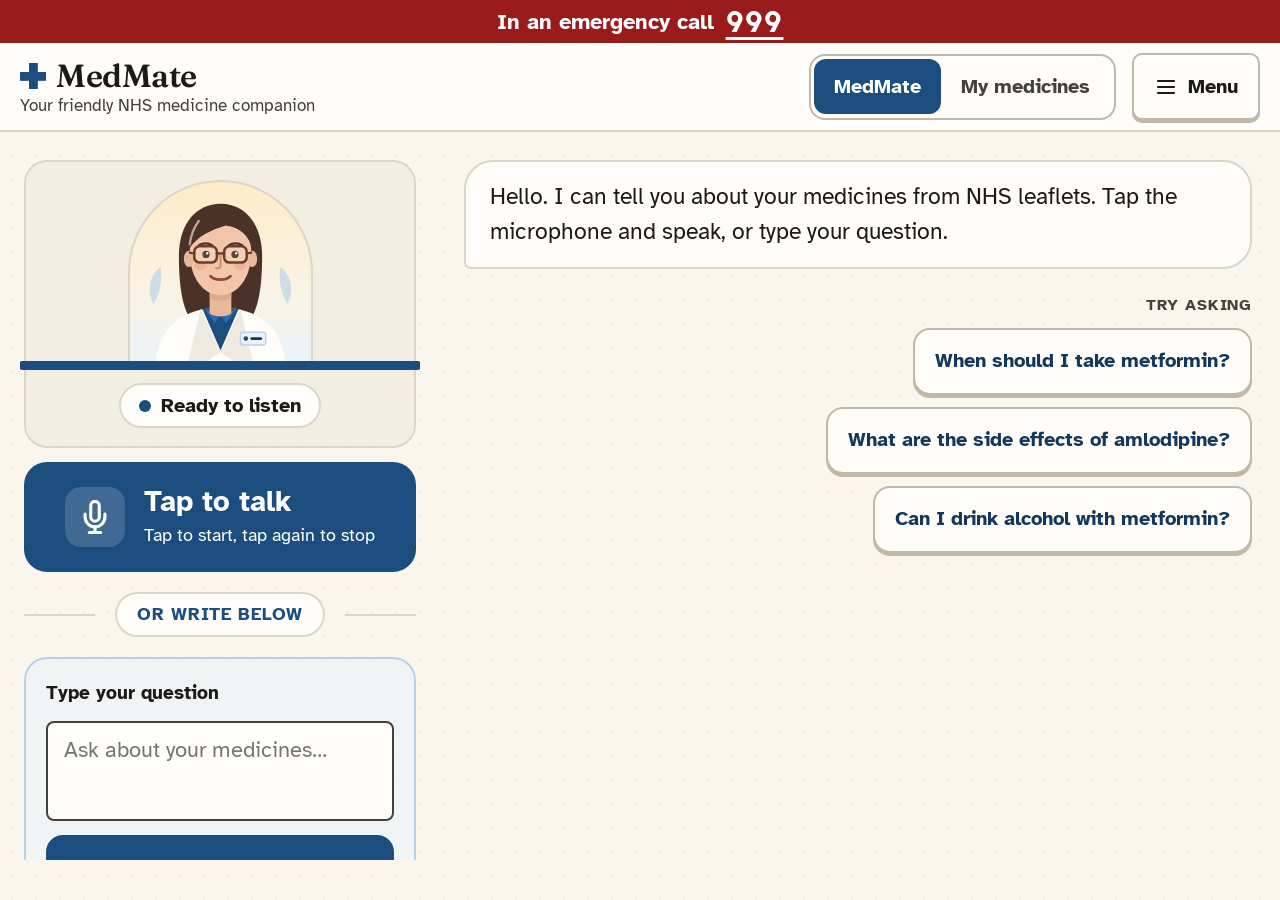
==== commit 510a4fdc: "web: wide left column with question box; phone composer with stacked mic and Send (#59) Co-Authored-" ====
--- a/web/index.html
+++ b/web/index.html
@@ -41,20 +41,32 @@
 </dialog>
 <main id="view-ask" class="view ask" aria-labelledby="ask-title">
   <h2 id="ask-title" class="visually-hidden">Ask about your medicines</h2>
-  <div id="avatar" class="face-box" data-state="idle">
-    <div class="face-arch">              <svg class="face-svg" viewBox="0 0 200 210" fill="none" xmlns="http://www.w3.org/2000/svg" role="img" aria-label="Friendly community pharmacist wearing tortoiseshell glasses and a white coat over a blue shirt" > <path d="M26 145C18 130 22 112 34 104C36 120 33 134 26 145Z" fill="#B8D1E8" opacity="0.65" /> <path d="M174 145C182 130 178 112 166 104C164 120 167 134 174 145Z" fill="#B8D1E8" opacity="0.65" /> <path d="M54 92C54 55 74 34 100 34C126 34 146 55 146 92C146 125 142 148 134 160H66C58 148 54 125 54 92Z" fill="#4A3228" /> <path d="M28 210C32 172 56 154 84 150H116C144 154 168 172 172 210H28Z" fill="#FFFDF9" /> <path d="M78 150L100 198L82 210H64L78 150Z" fill="#EFEAE1" /> <path d="M122 150L100 198L118 210H136L122 150Z" fill="#EFEAE1" /> <path d="M80 150H120L100 196L80 150Z" fill="#1B4D7E" /> <path d="M82 150L94 166L100 156L82 150Z" fill="#2B6CB0" /> <path d="M118 150L106 166L100 156L118 150Z" fill="#2B6CB0" /> <rect x="122" y="176" width="28" height="14" rx="3" fill="#EBF3FA" stroke="#B8D1E8" stroke-width="1.5" /> <circle cx="128" cy="183" r="2.5" fill="#1B4D7E" /> <rect x="133" y="181.5" width="13" height="3" rx="1.5" fill="#13385C" /> <path d="M88 128H112V154C112 160 88 160 88 154V128Z" fill="#E8B89A" /> <path d="M88 130C94 135 106 135 112 130V138C105 142 95 142 88 138V130Z" fill="#D6A182" opacity="0.6" /> <path d="M66 88C66 64 81 48 100 48C119 48 134 64 134 88C134 114 120 135 100 135C80 135 66 114 66 88Z" fill="#F3C6AA" /> <ellipse cx="65" cy="95" rx="5.5" ry="9" fill="#E8B89A" /> <ellipse cx="135" cy="95" rx="5.5" ry="9" fill="#E8B89A" /> <ellipse cx="78" cy="103" rx="7" ry="4" fill="#E08E79" opacity="0.35" /> <ellipse cx="122" cy="103" rx="7" ry="4" fill="#E08E79" opacity="0.35" /> <path d="M76 80C80 77 87 77 91 80" stroke="#4A3228" stroke-width="2.6" stroke-linecap="round" /> <path d="M109 80C113 77 120 77 124 80" stroke="#4A3228" stroke-width="2.6" stroke-linecap="round" /> <circle cx="84" cy="90" r="4" fill="#291D18" /> <circle cx="85.3" cy="88.7" r="1.3" fill="#FFFDF9" /> <circle cx="116" cy="90" r="4" fill="#291D18" /> <circle cx="117.3" cy="88.7" r="1.3" fill="#FFFDF9" /> <rect x="71" y="81" width="25" height="18" rx="6" stroke="#6B3E26" stroke-width="2.8" fill="rgba(255,253,249,0.18)" /> <rect x="104" y="81" width="25" height="18" rx="6" stroke="#6B3E26" stroke-width="2.8" fill="rgba(255,253,249,0.18)" /> <path d="M96 89H104" stroke="#6B3E26" stroke-width="2.8" stroke-linecap="round" /> <path d="M66 88L71 89" stroke="#6B3E26" stroke-width="2.4" stroke-linecap="round" /> <path d="M129 89L134 88" stroke="#6B3E26" stroke-width="2.4" stroke-linecap="round" /> <path d="M100 91V103C100 105 97 106 95 105" stroke="#C99272" stroke-width="2.3" stroke-linecap="round" /> <path id="face-mouth" d="M89 114C93 119 107 119 111 114" stroke="#8C4A3C" stroke-width="3" stroke-linecap="round" /> <path d="M64 86C64 56 80 40 102 40C124 40 137 56 136 86C132 69 121 60 106 58C91 63 75 68 64 86Z" fill="#4A3228" /> <path d="M76 53C70 61 67 70 66 79" stroke="#D8CFC0" stroke-width="2.5" stroke-linecap="round" opacity="0.75" /> </svg></div>
-    <div class="face-sill" aria-hidden="true"></div>
-    <p id="face-status" class="status-pill" role="status" aria-live="polite"><span class="status-dot" aria-hidden="true"></span><span id="face-status-text">Ready to listen</span></p>
-  </div>
-  <div class="counter">
-    <button id="mic" class="talk" type="button" aria-describedby="mic-hint"><span class="talk-text">Tap to talk</span><span class="bars" aria-hidden="true"><i></i><i></i><i></i><i></i></span></button>
-    <p id="mic-hint" class="hint">Tap to start, speak, then tap again to stop. With a keyboard, press Space to start and Space again to stop.</p>
+  <div class="side">
+    <div id="avatar" class="face-box" data-state="idle">
+      <div class="face-arch">              <svg class="face-svg" viewBox="0 0 200 210" fill="none" xmlns="http://www.w3.org/2000/svg" role="img" aria-label="Friendly community pharmacist wearing tortoiseshell glasses and a white coat over a blue shirt" > <path d="M26 145C18 130 22 112 34 104C36 120 33 134 26 145Z" fill="#B8D1E8" opacity="0.65" /> <path d="M174 145C182 130 178 112 166 104C164 120 167 134 174 145Z" fill="#B8D1E8" opacity="0.65" /> <path d="M54 92C54 55 74 34 100 34C126 34 146 55 146 92C146 125 142 148 134 160H66C58 148 54 125 54 92Z" fill="#4A3228" /> <path d="M28 210C32 172 56 154 84 150H116C144 154 168 172 172 210H28Z" fill="#FFFDF9" /> <path d="M78 150L100 198L82 210H64L78 150Z" fill="#EFEAE1" /> <path d="M122 150L100 198L118 210H136L122 150Z" fill="#EFEAE1" /> <path d="M80 150H120L100 196L80 150Z" fill="#1B4D7E" /> <path d="M82 150L94 166L100 156L82 150Z" fill="#2B6CB0" /> <path d="M118 150L106 166L100 156L118 150Z" fill="#2B6CB0" /> <rect x="122" y="176" width="28" height="14" rx="3" fill="#EBF3FA" stroke="#B8D1E8" stroke-width="1.5" /> <circle cx="128" cy="183" r="2.5" fill="#1B4D7E" /> <rect x="133" y="181.5" width="13" height="3" rx="1.5" fill="#13385C" /> <path d="M88 128H112V154C112 160 88 160 88 154V128Z" fill="#E8B89A" /> <path d="M88 130C94 135 106 135 112 130V138C105 142 95 142 88 138V130Z" fill="#D6A182" opacity="0.6" /> <path d="M66 88C66 64 81 48 100 48C119 48 134 64 134 88C134 114 120 135 100 135C80 135 66 114 66 88Z" fill="#F3C6AA" /> <ellipse cx="65" cy="95" rx="5.5" ry="9" fill="#E8B89A" /> <ellipse cx="135" cy="95" rx="5.5" ry="9" fill="#E8B89A" /> <ellipse cx="78" cy="103" rx="7" ry="4" fill="#E08E79" opacity="0.35" /> <ellipse cx="122" cy="103" rx="7" ry="4" fill="#E08E79" opacity="0.35" /> <path d="M76 80C80 77 87 77 91 80" stroke="#4A3228" stroke-width="2.6" stroke-linecap="round" /> <path d="M109 80C113 77 120 77 124 80" stroke="#4A3228" stroke-width="2.6" stroke-linecap="round" /> <circle cx="84" cy="90" r="4" fill="#291D18" /> <circle cx="85.3" cy="88.7" r="1.3" fill="#FFFDF9" /> <circle cx="116" cy="90" r="4" fill="#291D18" /> <circle cx="117.3" cy="88.7" r="1.3" fill="#FFFDF9" /> <rect x="71" y="81" width="25" height="18" rx="6" stroke="#6B3E26" stroke-width="2.8" fill="rgba(255,253,249,0.18)" /> <rect x="104" y="81" width="25" height="18" rx="6" stroke="#6B3E26" stroke-width="2.8" fill="rgba(255,253,249,0.18)" /> <path d="M96 89H104" stroke="#6B3E26" stroke-width="2.8" stroke-linecap="round" /> <path d="M66 88L71 89" stroke="#6B3E26" stroke-width="2.4" stroke-linecap="round" /> <path d="M129 89L134 88" stroke="#6B3E26" stroke-width="2.4" stroke-linecap="round" /> <path d="M100 91V103C100 105 97 106 95 105" stroke="#C99272" stroke-width="2.3" stroke-linecap="round" /> <path id="face-mouth" d="M89 114C93 119 107 119 111 114" stroke="#8C4A3C" stroke-width="3" stroke-linecap="round" /> <path d="M64 86C64 56 80 40 102 40C124 40 137 56 136 86C132 69 121 60 106 58C91 63 75 68 64 86Z" fill="#4A3228" /> <path d="M76 53C70 61 67 70 66 79" stroke="#D8CFC0" stroke-width="2.5" stroke-linecap="round" opacity="0.75" /> </svg></div>
+      <div class="face-sill" aria-hidden="true"></div>
+      <p id="face-status" class="status-pill" role="status" aria-live="polite"><span class="status-dot" aria-hidden="true"></span><span id="face-status-text">Ready to listen</span></p>
+    </div>
+    <div class="counter">
+      <button id="mic" class="talk" type="button" aria-describedby="mic-hint">
+        <span class="talk-icon" aria-hidden="true"><span class="bars"><i></i><i></i><i></i><i></i></span></span>
+        <span class="talk-copy"><span class="talk-text">Tap to talk</span><span class="talk-sub">Tap to start, tap again to stop</span></span>
+      </button>
+      <p id="mic-hint" class="visually-hidden">Tap to start, speak, then tap again to stop. With a keyboard, press Space to start and Space again to stop.</p>
+    </div>
+    <div class="divider" aria-hidden="true"><span>Or write below</span></div>
+    <form id="form">
+      <label for="q">Type your question</label>
+      <textarea id="q" rows="1" maxlength="500" placeholder="Ask about your medicines…"></textarea>
+      <button id="mic-small" class="talk" type="button" aria-label="Talk"><span class="bars" aria-hidden="true"><i></i><i></i><i></i></span></button>
+      <button id="send" type="submit">Send</button>
+    </form>
     <p id="heard" class="visually-hidden" aria-live="polite"></p>
   </div>
   <section class="chat" aria-label="Chat">
     <div id="thread" class="thread" role="log" aria-live="polite">
       <div id="empty">
-        <p class="msg medmate greeting">Hello. I can tell you about your medicines from NHS leaflets. Tap the blue button and speak, or type your question.</p>
+        <p class="msg medmate greeting">Hello. I can tell you about your medicines from NHS leaflets. Tap the microphone and speak, or type your question.</p>
         <div class="suggest">
           <p class="suggest-label">Try asking</p>
           <ul class="examples">
@@ -65,14 +77,6 @@
         </div>
       </div>
     </div>
-    <form id="form">
-      <label for="q">Or type your question</label>
-      <div class="ask-row">
-        <textarea id="q" rows="3" maxlength="500"></textarea>
-        <button id="mic-small" class="talk" type="button" aria-label="Talk"><span class="bars" aria-hidden="true"><i></i><i></i><i></i></span></button>
-        <button id="send" type="submit">Send</button>
-      </div>
-    </form>
   </section>
 </main>
 <section id="view-meds" class="view mine" aria-labelledby="meds-title" hidden>
--- a/web/css/base.css
+++ b/web/css/base.css
@@ -21,7 +21,7 @@
   position: absolute; width: 1px; height: 1px; overflow: hidden;
   clip-path: inset(50%); white-space: nowrap;
 }
-.icon, .mini-avatar::before, .read-aloud::before, #warnings p::before, .reply .help h3::before, #mic::before {
+.icon, .mini-avatar::before, .read-aloud::before, #warnings p::before, .reply .help h3::before, .talk-icon::before {
   content: "";
   display: inline-block;
   flex: none;
--- a/web/css/chat.css
+++ b/web/css/chat.css
@@ -1,24 +1,26 @@
-/* Ask panel: the face, the mic and the question box on the left, the chat beside it.
-   Under 1024 px the one face element is a small window at the chat's top left, in the chat's own grid cell. */
+/* Ask panel. From 1024 px: a side column (face, big talk button, question box) beside the chat.
+   Under 1024 px the side column is gone: the face is a small window at the chat's top left (in the chat's own cell)
+   and the question form is a fixed-height composer bar under the chat. */
 .ask {
   display: grid;
-  gap: 1rem 2rem;
-  align-items: start;
-  grid-template-areas: "counter" "chat";
-  grid-template-rows: auto minmax(0, 1fr);
+  gap: .6rem;
+  grid-template-areas: "chat" "form";
+  grid-template-rows: minmax(0, 1fr) auto;
   overflow: hidden;
 }
-.counter { grid-area: counter; display: grid; gap: .9rem; justify-items: center; }
+.side { display: contents; }
 .chat { grid-area: chat; }
+#form { grid-area: form; }
+.counter, .divider { display: none; }
 .face-box { grid-area: chat; z-index: 1; justify-self: start; display: flex; flex-direction: column; align-items: center; width: 4.5rem; }
-@media (min-width: 40em) {
-  .ask { grid-template-areas: "counter chat"; grid-template-columns: minmax(13rem, 18rem) minmax(0, 1fr); grid-template-rows: minmax(0, 1fr); }
-}
 @media (min-width: 64em) {
-  .ask { grid-template-areas: "face chat" "counter chat"; grid-template-rows: auto minmax(0, 1fr); }
-  .face-box { grid-area: face; z-index: auto; justify-self: stretch; width: auto; padding: .9rem; border: .12rem solid var(--border-stone); border-radius: 1.15rem; background: rgba(242, 236, 225, .72); }
-}
-@media (max-width: 39.99em) { .hint { display: none; } #mic { min-height: 3.5rem; } }
+  .ask { grid-template-areas: "side chat"; grid-template-columns: minmax(15rem, 20rem) minmax(0, 1fr); grid-template-rows: minmax(0, 1fr); gap: 1rem 2rem; align-items: start; }
+  .side { grid-area: side; display: flex; flex-direction: column; gap: .7rem; max-height: 100%; overflow-y: auto; padding: .2rem; }
+  .side > * { flex: none; }
+  .counter { display: block; }
+  .divider { display: flex; margin: .3rem 0; }
+  .face-box { z-index: auto; justify-self: stretch; width: auto; padding: .9rem; border: .12rem solid var(--border-stone); border-radius: 1.15rem; background: rgba(242, 236, 225, .72); }
+}
 
 /* The face: the prototype's arched window, a sill and a status pill (the pill is only for the face column). */
 .face-arch {
@@ -61,20 +63,24 @@
 .talk { position: relative; }
 #mic {
   display: flex;
-  flex-direction: column;
   align-items: center;
   justify-content: center;
-  gap: .3rem;
+  gap: .95rem;
   width: 100%;
-  min-height: 5rem;
-  margin-top: .6rem;
-  border-radius: 1.5rem;
-  font-size: 1.2rem;
-}
-#mic::before { --icon: var(--icon-mic); width: 1.8rem; height: 1.8rem; }
+  min-height: 5.5rem;
+  padding: .85rem 1.25rem;
+  border-radius: 1.15rem;
+  text-align: left;
+}
+.talk-icon { display: flex; align-items: center; justify-content: center; flex: none; width: 3rem; height: 3rem; border-radius: .8rem; background: color-mix(in srgb, currentColor 16%, transparent); }
+.talk-icon::before { --icon: var(--icon-mic); width: 1.7rem; height: 1.7rem; }
+#mic[data-listening] .talk-icon::before { display: none; }
+.talk-text { display: block; font-size: 1.45rem; line-height: 1.15; }
+.talk-sub { display: block; margin-top: .15rem; font-size: .92rem; font-weight: 400; }
 #mic:hover { background: var(--blue-dark); }
+#mic[data-listening]:hover { background: var(--bg-cream); }
 /* Recording: both talk buttons turn inside out, a ring pulses and wave bars move. */
-#mic-small { flex: none; width: 2.75rem; height: 2.75rem; min-height: 2.75rem; padding: 0; display: grid; place-items: center; border-radius: 50%; }
+#mic-small { grid-area: mic; width: 100%; min-height: 2.75rem; padding: 0; display: grid; place-items: center; }
 #mic-small::before { content: ""; width: 1.4rem; height: 1.4rem; background: currentColor; -webkit-mask: var(--icon-mic) center / contain no-repeat; mask: var(--icon-mic) center / contain no-repeat; color: inherit; }
 #mic-small:hover { background: var(--blue-dark); }
 #mic-small[data-listening]:hover { background: var(--bg-cream); }
@@ -94,12 +100,20 @@
   from { box-shadow: 0 0 0 0 color-mix(in srgb, var(--blue-primary) 55%, transparent); }
   to { box-shadow: 0 0 0 1rem transparent; }
 }
-.hint { font-size: .85rem; color: var(--ink-secondary); text-align: center; }
-
-#form label { margin-top: .5rem; }
-.ask-row { display: flex; gap: .5rem; align-items: end; }
-#q { resize: none; line-height: 1.35; }
-.ask-row textarea { flex: 1; min-width: 0; }
+/* Phone: a bar of fixed height: the field on the left, the mic stacked above Send on the right.
+   The field starts one line high, centred, and grows to three lines (chat.js sets --q-height), then scrolls. */
+#form { display: grid; grid-template-areas: "field mic" "field send"; grid-template-columns: minmax(0, 1fr) 5rem; grid-template-rows: repeat(2, 2.75rem); gap: .4rem .5rem; }
+#form label { display: none; }
+#q { grid-area: field; align-self: center; resize: none; line-height: 1.35; height: var(--q-height, auto); max-height: calc(3 * 1.35em + .9rem); overflow-y: auto; }
+#send { grid-area: send; }
+/* From 1024 px: the prototype's question box. */
+@media (min-width: 64em) {
+  #form { display: flex; flex-direction: column; gap: .7rem; padding: 1rem; border: .12rem solid var(--blue-border); border-radius: 1.15rem; background: rgba(235, 243, 250, .55); }
+  #form label { display: block; margin: 0; font-size: .95rem; }
+  #q { height: auto; min-height: 5rem; max-height: none; padding: .6rem .8rem; font-size: 1.12rem; }
+  #mic-small { display: none; }
+  #send { min-height: 3.35rem; border-radius: .85rem; font-size: 1.1rem; }
+}
 
 /* The chat: the thread scrolls on its own and the question box stays at the bottom.
    Messages never shrink to fit the thread's height (flex: none), so a long reply is never clipped. */
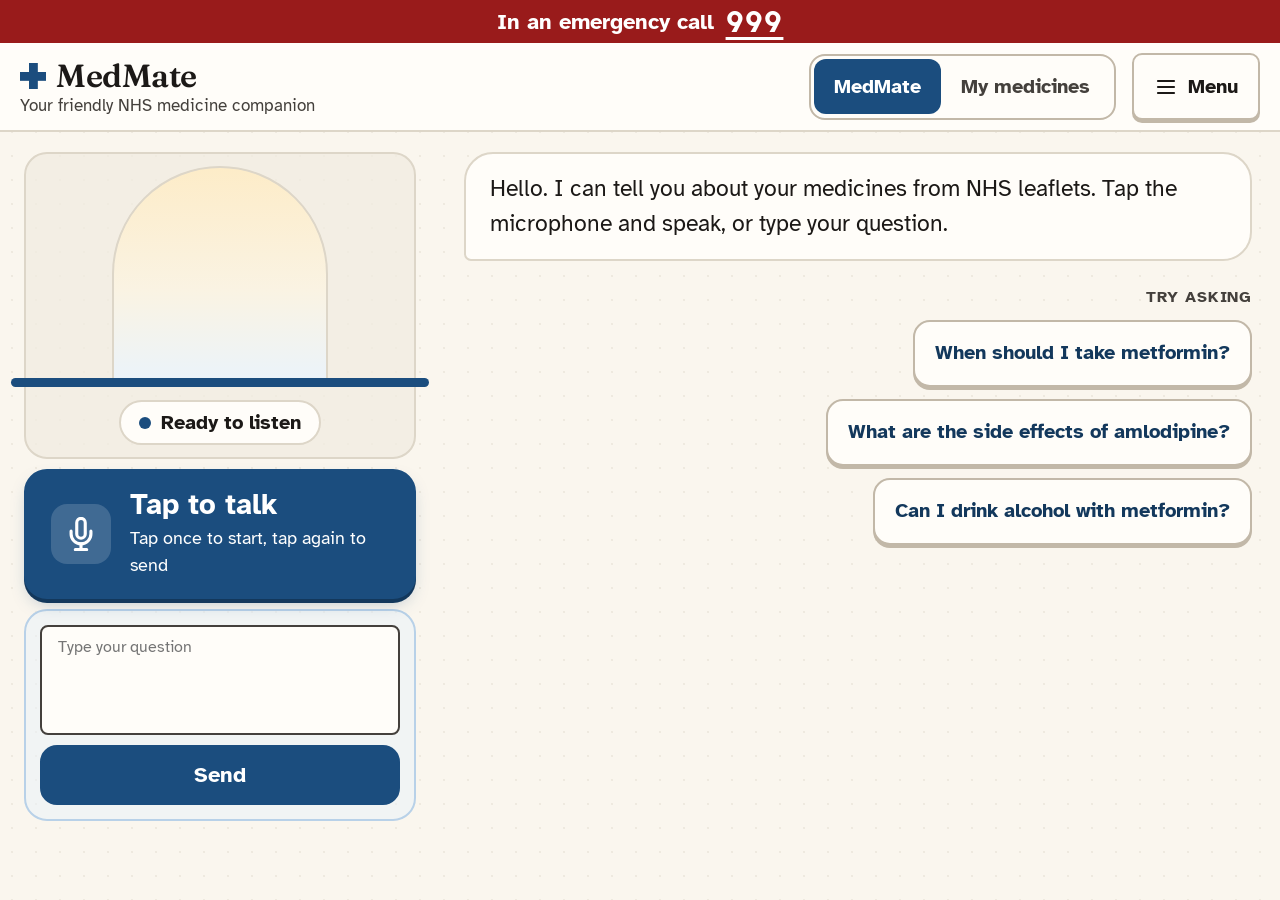
==== commit 6e871b5b: "web and voice: prime Whisper with leaflet medicine names; web updates Co-Authored-By: Claude Opus 5." ====
--- a/web/index.html
+++ b/web/index.html
@@ -20,10 +20,7 @@
     <h1 class="wordmark">MedMate</h1>
     <p class="tagline">Your friendly NHS medicine companion</p>
   </div>
-  <div class="switch" role="group" aria-label="View">
-    <button type="button" id="tab-ask" aria-pressed="true">MedMate</button>
-    <button type="button" id="tab-meds">My medicines</button>
-  </div>
+  <button type="button" id="view-switch" class="switch" role="switch" aria-checked="false" aria-label="My medicines"><span>MedMate</span><span>My medicines</span></button>
   <button id="menu-btn" class="btn-stone" type="button" aria-haspopup="true" aria-expanded="false" aria-controls="tools"><span class="icon" aria-hidden="true"></span>Menu</button>
   <div id="tools" class="tools" hidden>
     <button id="leaflets-btn" class="btn-stone" type="button" aria-haspopup="dialog">Your NHS leaflets</button>
@@ -35,30 +32,33 @@
 <dialog id="leaflets" aria-labelledby="leaflets-title">
   <div class="dialog-head">
     <h2 id="leaflets-title">Your NHS leaflets</h2>
-    <button id="leaflets-close" type="button">Close</button>
+    <button id="leaflets-close" class="btn-stone" type="button">Close
+      <svg width="20" height="20" viewBox="0 0 24 24" fill="none" stroke="currentColor" stroke-width="2.5" stroke-linecap="round" stroke-linejoin="round" aria-hidden="true"><line x1="18" y1="6" x2="6" y2="18"/><line x1="6" y1="6" x2="18" y2="18"/></svg></button>
   </div>
   <ul id="leaflet-list"><li>The leaflet list is not available right now.</li></ul>
+  <div class="dialog-foot">
+    <span id="leaflet-names"></span>
+    <button id="leaflets-done" class="btn-blue" type="button">Done</button>
+  </div>
 </dialog>
 <main id="view-ask" class="view ask" aria-labelledby="ask-title">
   <h2 id="ask-title" class="visually-hidden">Ask about your medicines</h2>
   <div class="side">
     <div id="avatar" class="face-box" data-state="idle">
-      <div class="face-arch">              <svg class="face-svg" viewBox="0 0 200 210" fill="none" xmlns="http://www.w3.org/2000/svg" role="img" aria-label="Friendly community pharmacist wearing tortoiseshell glasses and a white coat over a blue shirt" > <path d="M26 145C18 130 22 112 34 104C36 120 33 134 26 145Z" fill="#B8D1E8" opacity="0.65" /> <path d="M174 145C182 130 178 112 166 104C164 120 167 134 174 145Z" fill="#B8D1E8" opacity="0.65" /> <path d="M54 92C54 55 74 34 100 34C126 34 146 55 146 92C146 125 142 148 134 160H66C58 148 54 125 54 92Z" fill="#4A3228" /> <path d="M28 210C32 172 56 154 84 150H116C144 154 168 172 172 210H28Z" fill="#FFFDF9" /> <path d="M78 150L100 198L82 210H64L78 150Z" fill="#EFEAE1" /> <path d="M122 150L100 198L118 210H136L122 150Z" fill="#EFEAE1" /> <path d="M80 150H120L100 196L80 150Z" fill="#1B4D7E" /> <path d="M82 150L94 166L100 156L82 150Z" fill="#2B6CB0" /> <path d="M118 150L106 166L100 156L118 150Z" fill="#2B6CB0" /> <rect x="122" y="176" width="28" height="14" rx="3" fill="#EBF3FA" stroke="#B8D1E8" stroke-width="1.5" /> <circle cx="128" cy="183" r="2.5" fill="#1B4D7E" /> <rect x="133" y="181.5" width="13" height="3" rx="1.5" fill="#13385C" /> <path d="M88 128H112V154C112 160 88 160 88 154V128Z" fill="#E8B89A" /> <path d="M88 130C94 135 106 135 112 130V138C105 142 95 142 88 138V130Z" fill="#D6A182" opacity="0.6" /> <path d="M66 88C66 64 81 48 100 48C119 48 134 64 134 88C134 114 120 135 100 135C80 135 66 114 66 88Z" fill="#F3C6AA" /> <ellipse cx="65" cy="95" rx="5.5" ry="9" fill="#E8B89A" /> <ellipse cx="135" cy="95" rx="5.5" ry="9" fill="#E8B89A" /> <ellipse cx="78" cy="103" rx="7" ry="4" fill="#E08E79" opacity="0.35" /> <ellipse cx="122" cy="103" rx="7" ry="4" fill="#E08E79" opacity="0.35" /> <path d="M76 80C80 77 87 77 91 80" stroke="#4A3228" stroke-width="2.6" stroke-linecap="round" /> <path d="M109 80C113 77 120 77 124 80" stroke="#4A3228" stroke-width="2.6" stroke-linecap="round" /> <circle cx="84" cy="90" r="4" fill="#291D18" /> <circle cx="85.3" cy="88.7" r="1.3" fill="#FFFDF9" /> <circle cx="116" cy="90" r="4" fill="#291D18" /> <circle cx="117.3" cy="88.7" r="1.3" fill="#FFFDF9" /> <rect x="71" y="81" width="25" height="18" rx="6" stroke="#6B3E26" stroke-width="2.8" fill="rgba(255,253,249,0.18)" /> <rect x="104" y="81" width="25" height="18" rx="6" stroke="#6B3E26" stroke-width="2.8" fill="rgba(255,253,249,0.18)" /> <path d="M96 89H104" stroke="#6B3E26" stroke-width="2.8" stroke-linecap="round" /> <path d="M66 88L71 89" stroke="#6B3E26" stroke-width="2.4" stroke-linecap="round" /> <path d="M129 89L134 88" stroke="#6B3E26" stroke-width="2.4" stroke-linecap="round" /> <path d="M100 91V103C100 105 97 106 95 105" stroke="#C99272" stroke-width="2.3" stroke-linecap="round" /> <path id="face-mouth" d="M89 114C93 119 107 119 111 114" stroke="#8C4A3C" stroke-width="3" stroke-linecap="round" /> <path d="M64 86C64 56 80 40 102 40C124 40 137 56 136 86C132 69 121 60 106 58C91 63 75 68 64 86Z" fill="#4A3228" /> <path d="M76 53C70 61 67 70 66 79" stroke="#D8CFC0" stroke-width="2.5" stroke-linecap="round" opacity="0.75" /> </svg></div>
+      <div class="face-arch">              <canvas class="face-canvas" width="480" height="480" role="img" aria-label="MedMate, a friendly community pharmacist"></canvas></div>
       <div class="face-sill" aria-hidden="true"></div>
       <p id="face-status" class="status-pill" role="status" aria-live="polite"><span class="status-dot" aria-hidden="true"></span><span id="face-status-text">Ready to listen</span></p>
     </div>
     <div class="counter">
-      <button id="mic" class="talk" type="button" aria-describedby="mic-hint">
+      <button id="mic" class="btn-blue talk" type="button" aria-describedby="mic-hint">
         <span class="talk-icon" aria-hidden="true"><span class="bars"><i></i><i></i><i></i><i></i></span></span>
-        <span class="talk-copy"><span class="talk-text">Tap to talk</span><span class="talk-sub">Tap to start, tap again to stop</span></span>
+        <span class="talk-copy"><span class="talk-text">Tap to talk</span><span class="talk-sub">Tap once to start, tap again to send</span></span>
       </button>
       <p id="mic-hint" class="visually-hidden">Tap to start, speak, then tap again to stop. With a keyboard, press Space to start and Space again to stop.</p>
     </div>
-    <div class="divider" aria-hidden="true"><span>Or write below</span></div>
     <form id="form">
-      <label for="q">Type your question</label>
-      <textarea id="q" rows="1" maxlength="500" placeholder="Ask about your medicines…"></textarea>
-      <button id="mic-small" class="talk" type="button" aria-label="Talk"><span class="bars" aria-hidden="true"><i></i><i></i><i></i></span></button>
+      <textarea id="q" rows="1" maxlength="500" aria-label="Type your question" placeholder="Type your question"></textarea>
+      <button id="mic-small" class="btn-blue talk" type="button" aria-label="Talk"><span class="bars" aria-hidden="true"><i></i><i></i><i></i></span></button>
       <button id="send" type="submit">Send</button>
     </form>
     <p id="heard" class="visually-hidden" aria-live="polite"></p>
@@ -81,35 +81,41 @@
 </main>
 <section id="view-meds" class="view mine" aria-labelledby="meds-title" hidden>
   <div class="mine-head">
-    <h2 id="meds-title">My medicines</h2>
+    <div>
+      <h2 id="meds-title">My medicines</h2>
+      <p class="mine-sub">Your daily medicine list and schedule</p>
+    </div>
     <span id="med-count" class="badge"></span>
   </div>
-  <form id="med-form">
+  <section id="today" aria-labelledby="today-title">
+    <div class="today-head">
+      <h3 id="today-title">Today</h3>
+      <span id="today-date"></span>
+    </div>
+    <div id="schedule"></div>
+  </section>
+  <h3 id="meds-heading">My medicines</h3>
+  <div id="undo" role="status"></div>
+  <ul id="meds"></ul>
+  <div id="warnings"></div>
+  <form id="med-form" class="card">
+    <h3>Add a medicine</h3>
     <label for="med-name">Medicine</label>
     <select id="med-name" required></select>
     <label for="med-dose">Dose</label>
     <input id="med-dose" maxlength="100" placeholder="e.g. 500 mg">
     <fieldset class="times">
       <legend>When</legend>
-      <label><input type="checkbox" name="times" value="morning"> Morning</label>
-      <label><input type="checkbox" name="times" value="midday"> Midday</label>
-      <label><input type="checkbox" name="times" value="evening"> Evening</label>
-      <label><input type="checkbox" name="times" value="bedtime"> Bedtime</label>
+      <label data-time="morning"><input type="checkbox" name="times" value="morning"><span class="tick" aria-hidden="true"><svg viewBox="0 0 24 24"><polyline points="20 6 9 17 4 12"/></svg></span><svg class="when-icon" viewBox="0 0 24 24" aria-hidden="true"><path d="M12 2v8"/><path d="m4.93 10.93 1.41 1.41"/><path d="M2 18h2"/><path d="M20 18h2"/><path d="m19.07 10.93-1.41 1.41"/><path d="M22 22H2"/><path d="m8 6 4-4 4 4"/><path d="M16 18a4 4 0 0 0-8 0"/></svg>Morning</label>
+      <label data-time="midday"><input type="checkbox" name="times" value="midday"><span class="tick" aria-hidden="true"><svg viewBox="0 0 24 24"><polyline points="20 6 9 17 4 12"/></svg></span><svg class="when-icon" viewBox="0 0 24 24" aria-hidden="true"><circle cx="12" cy="12" r="4"/><path d="M12 2v2"/><path d="M12 20v2"/><path d="m4.93 4.93 1.41 1.41"/><path d="m17.66 17.66 1.41 1.41"/><path d="M2 12h2"/><path d="M20 12h2"/><path d="m6.34 17.66-1.41 1.41"/><path d="m19.07 4.93-1.41 1.41"/></svg>Midday</label>
+      <label data-time="evening"><input type="checkbox" name="times" value="evening"><span class="tick" aria-hidden="true"><svg viewBox="0 0 24 24"><polyline points="20 6 9 17 4 12"/></svg></span><svg class="when-icon" viewBox="0 0 24 24" aria-hidden="true"><path d="M12 10V2"/><path d="m4.93 10.93 1.41 1.41"/><path d="M2 18h2"/><path d="M20 18h2"/><path d="m19.07 10.93-1.41 1.41"/><path d="M22 22H2"/><path d="m16 6-4 4-4-4"/><path d="M16 18a4 4 0 0 0-8 0"/></svg>Evening</label>
+      <label data-time="bedtime"><input type="checkbox" name="times" value="bedtime"><span class="tick" aria-hidden="true"><svg viewBox="0 0 24 24"><polyline points="20 6 9 17 4 12"/></svg></span><svg class="when-icon" viewBox="0 0 24 24" aria-hidden="true"><path d="M12 3a6 6 0 0 0 9 9 9 9 0 1 1-9-9Z"/></svg>Bedtime</label>
     </fieldset>
     <label for="med-note">Note</label>
-    <input id="med-note" maxlength="100">
-    <p class="form-actions"><button id="med-save" type="submit">Add medicine</button>
-    <button id="med-cancel" type="button" hidden>Cancel</button></p>
+    <input id="med-note" maxlength="100" placeholder="e.g. Take with breakfast">
+    <p class="form-actions"><button id="med-save" class="btn-blue" type="submit">Add medicine</button>
+    <button id="med-cancel" class="btn-stone" type="button" hidden>Cancel</button></p>
   </form>
-  <div class="mine-list">
-    <div id="undo" role="status"></div>
-    <ul id="meds"></ul>
-    <div id="warnings"></div>
-    <section id="today" aria-labelledby="today-title">
-      <h2 id="today-title">Today <span id="today-date"></span></h2>
-      <div id="schedule"></div>
-    </section>
-  </div>
   <footer>Information from the NHS website, licensed under the Open Government Licence v3.0. Not medical advice. In an emergency call 999.</footer>
 </section>
 <script type="module" src="js/main.js"></script>
--- a/web/css/tokens.css
+++ b/web/css/tokens.css
@@ -28,6 +28,7 @@
   --amber-dark: #92400e;
   --amber-tint: #fef3c7;
   --amber-border: #f59e0b;
+  --amber-primary: #b45309;
 
   --midday-tint: #ebf3fa;
   --evening-tint: #eef2ff;
--- a/web/css/base.css
+++ b/web/css/base.css
@@ -56,10 +56,6 @@
 .btn-stone:hover { background: var(--bg-linen); border-color: #9e9282; }
 .btn-stone:active { transform: translateY(2px); box-shadow: 0 1px 0 var(--border-stone-strong); }
 
-/* The prototype's section divider: a rule, a pill label, a rule. */
-.divider { display: flex; align-items: center; gap: 1rem; margin: 2.5rem 0 2rem; }
-.divider::before, .divider::after { content: ""; flex: 1; height: .1rem; background: var(--border-stone); }
-.divider > span { padding: .35rem 1rem; border: .1rem solid var(--border-stone); border-radius: 999px; background: var(--bg-alabaster); color: var(--blue-primary); font-size: .88rem; font-weight: 700; letter-spacing: .04em; text-transform: uppercase; }
 
 button:disabled { opacity: .55; cursor: wait; }
 input, select, textarea {
@@ -74,5 +70,4 @@
 
 @media (prefers-reduced-motion: reduce) {
   *, *::before, *::after { animation: none !important; transition: none !important; }
-  .talk[data-listening] { box-shadow: 0 0 0 .4rem color-mix(in srgb, var(--blue-primary) 45%, transparent); }
 }
--- a/web/css/layout.css
+++ b/web/css/layout.css
@@ -2,6 +2,7 @@
 html, body { height: 100%; }
 body {
   display: grid;
+  grid-template-columns: minmax(0, 1fr);
   grid-template-rows: auto auto minmax(0, 1fr);
   height: 100dvh;
   overflow: hidden;
@@ -35,7 +36,7 @@
   background: var(--bg-alabaster);
   border-bottom: .12rem solid var(--border-stone);
 }
-.brand { flex: 1; min-width: 0; }
+.brand { flex: 1; }
 .tagline { font-size: .85rem; color: var(--ink-secondary); line-height: 1.2; }
 .wordmark { display: flex; align-items: center; gap: .5rem; font-family: var(--font-serif); font-size: 1.6rem; font-weight: 600; letter-spacing: -.015em; }
 .wordmark::before {
@@ -47,16 +48,10 @@
     linear-gradient(var(--blue-primary), var(--blue-primary)) center / 100% 34% no-repeat;
 }
 
-/* The prototype's pill switch. */
-.switch {
-  display: inline-flex;
-  padding: .18rem;
-  border: .1rem solid var(--border-stone-strong);
-  border-radius: .8rem;
-  background: var(--bg-alabaster);
-}
-.switch button { min-height: 2.75rem; border: 0; border-radius: .6rem; background: transparent; font-weight: 700; color: var(--ink-secondary); }
-.switch button[aria-pressed="true"] { background: var(--blue-primary); color: var(--on-blue); }
+/* The prototype's pill switch, but one toggle button: pressing it anywhere flips the view. */
+.switch { display: inline-flex; padding: .18rem; border: .1rem solid var(--border-stone-strong); border-radius: .8rem; background: var(--bg-alabaster); font: inherit; }
+.switch span { display: grid; place-items: center; min-height: 2.75rem; padding-inline: 1rem; border-radius: .6rem; font-weight: 700; color: var(--ink-secondary); }
+.switch[aria-checked="false"] span:first-child, .switch[aria-checked="true"] span:last-child { background: var(--blue-primary); color: var(--on-blue); }
 
 .view { min-height: 0; padding: 1.2rem max(1rem, calc((100% - 72rem) / 2)) 2rem; overflow-y: auto; overscroll-behavior: contain; animation: view-in .25s ease-out; }
 .view[hidden] { display: none; }
@@ -70,10 +65,17 @@
   color: var(--ink-secondary);
 }
 
-/* Narrow screens: the switch drops to its own full-width row under the wordmark and Menu. */
+/* Narrow screens: the face fills the left half of the bar; Menu with the switch stacked under it (same width) fills the right half.
+   topbar.js moves the face into the bar here; the wordmark is dropped. */
 @media (max-width: 47.99em) {
-  .switch { order: 3; flex: 1 0 100%; }
-  .switch button { flex: 1; }
+  .topbar { display: grid; grid-template-columns: repeat(2, minmax(0, 1fr)); align-items: center; }
+  .brand, .topbar > .face-box .face-sill { display: none; }
+  .topbar > .face-box { grid-area: 1 / 1 / 3; align-self: stretch; justify-self: stretch; width: auto; }
+  .topbar > .face-box .face-arch { position: relative; flex: 1; min-height: 0; aspect-ratio: auto; }
+  .topbar > .face-box .face-canvas { position: absolute; inset: 0; width: 100%; height: 100%; object-fit: contain; }
+  #menu-btn { grid-area: 1 / 2; justify-content: center; }
+  .switch { grid-area: 2 / 2; flex-direction: column; min-width: 0; }
+  .switch span { min-height: 2.5rem; padding-inline: .3rem; font-size: .9rem; white-space: nowrap; }
 }
 
 /* Menu: one labelled button at every width; the three tools drop down from it. */
@@ -87,9 +89,18 @@
 .size-dots i { width: 1rem; height: .35rem; border-radius: 999px; background: var(--border-stone-strong); }
 .size-dots i.on { background: var(--blue-primary); }
 
-dialog { width: min(40rem, calc(100% - 2rem)); max-height: 85dvh; padding: 1rem 1.2rem; border: .12rem solid var(--border-stone-strong); border-radius: .8rem; background: var(--bg-alabaster); color: var(--ink-primary); }
-dialog::backdrop { background: rgba(28, 25, 23, .55); }
-.dialog-head { display: flex; align-items: center; justify-content: space-between; gap: 1rem; }
-#leaflet-list { margin: .8rem 0 0; padding: 0; list-style: none; display: grid; gap: .8rem; }
-#leaflet-list li { padding-top: .8rem; border-top: .1rem solid var(--border-stone); }
-#leaflet-list h3 { font-size: 1.1rem; }
+dialog { width: min(44rem, calc(100% - 2rem)); max-height: 90dvh; padding: 1.5rem; border: .1rem solid var(--border-stone); border-radius: 1.5rem; background: var(--bg-alabaster); color: var(--ink-primary); }
+dialog[open] { display: flex; flex-direction: column; gap: 1.1rem; }
+dialog::backdrop { background: rgba(28, 25, 23, .62); }
+.dialog-head, .dialog-foot { display: flex; align-items: center; justify-content: space-between; flex-wrap: wrap; gap: .85rem; }
+.dialog-head { padding-bottom: .9rem; border-bottom: .12rem solid var(--border-stone); }
+.dialog-foot { padding-top: .9rem; border-top: .12rem solid var(--border-stone); }
+.dialog-head h2 { font-family: var(--font-serif); font-size: 1.65rem; font-weight: 700; }
+.dialog-head button { display: inline-flex; align-items: center; gap: .45rem; }
+#leaflet-names { flex: 1; min-width: 12rem; color: var(--ink-secondary); font-size: .92rem; overflow-wrap: anywhere; }
+#leaflet-list { margin: 0; padding: 0 .35rem 0 0; list-style: none; display: grid; gap: .9rem; overflow-y: auto; min-height: 0; }
+#leaflet-list li { display: flex; flex-wrap: wrap; align-items: center; justify-content: space-between; gap: .85rem; padding: 1rem 1.15rem; border: .12rem solid var(--border-stone); border-radius: 1rem; background: var(--bg-cream); }
+#leaflet-list li > div { flex: 1; min-width: 14rem; }
+#leaflet-list h3 { font-family: var(--font-serif); font-size: 1.25rem; font-weight: 700; }
+#leaflet-list p { color: var(--ink-secondary); }
+#leaflet-list a { display: inline-flex; align-items: center; min-height: 3.25rem; padding: .45rem 1rem; border-radius: .85rem; text-decoration: none; }
--- a/web/css/chat.css
+++ b/web/css/chat.css
@@ -11,15 +11,14 @@
 .side { display: contents; }
 .chat { grid-area: chat; }
 #form { grid-area: form; }
-.counter, .divider { display: none; }
+.counter { display: none; }
 .face-box { grid-area: chat; z-index: 1; justify-self: start; display: flex; flex-direction: column; align-items: center; width: 4.5rem; }
 @media (min-width: 64em) {
-  .ask { grid-template-areas: "side chat"; grid-template-columns: minmax(15rem, 20rem) minmax(0, 1fr); grid-template-rows: minmax(0, 1fr); gap: 1rem 2rem; align-items: start; }
-  .side { grid-area: side; display: flex; flex-direction: column; gap: .7rem; max-height: 100%; overflow-y: auto; padding: .2rem; }
+  .ask { grid-template-areas: "side chat"; grid-template-columns: minmax(15rem, 20rem) minmax(0, 1fr); grid-template-rows: minmax(0, 1fr); gap: 1rem 2rem; padding-block: .8rem 1rem; }
+  .side { grid-area: side; display: flex; flex-direction: column; gap: .5rem; padding: .2rem; min-height: 0; }
   .side > * { flex: none; }
   .counter { display: block; }
-  .divider { display: flex; margin: .3rem 0; }
-  .face-box { z-index: auto; justify-self: stretch; width: auto; padding: .9rem; border: .12rem solid var(--border-stone); border-radius: 1.15rem; background: rgba(242, 236, 225, .72); }
+  .face-box { z-index: auto; justify-self: stretch; width: auto; padding: .6rem; border: .12rem solid var(--border-stone); border-radius: 1.15rem; background: rgba(242, 236, 225, .72); }
 }
 
 /* The face: the prototype's arched window, a sill and a status pill (the pill is only for the face column). */
@@ -33,13 +32,14 @@
   border-radius: 999px 999px 1.35rem 1.35rem;
   background: linear-gradient(180deg, #fdecc8 0%, #faf3e3 58%, var(--blue-tint) 100%);
   transition: box-shadow .25s ease, border-color .25s ease;
-}
-@media (min-width: 64em) { .face-arch { width: 9.25rem; } }
-.face-svg { width: 100%; height: auto; animation: breathe 4.5s ease-in-out infinite; }
+  clip-path: inset(-2rem -2rem 0 -2rem); /* the halo spreads up and sideways, never below the arch */
+}
+@media (min-width: 64em) { .face-arch { width: clamp(7rem, 24dvh, 13rem); } }
+.face-canvas { width: 100%; height: auto; animation: breathe 4.5s ease-in-out infinite; }
 @keyframes breathe { 50% { transform: translateY(-2.5px); } }
 .face-box[data-state="listening"] .face-arch { border-color: var(--amber-border); box-shadow: 0 0 0 .4rem rgba(245, 158, 11, .34); }
-.face-box[data-state="speaking"] .face-arch { border-color: var(--blue-primary); box-shadow: 0 0 0 .4rem rgba(27, 77, 126, .22); }
-.face-sill { width: 115%; height: .45rem; margin-top: -.2rem; border-radius: 999px; background: var(--blue-primary); }
+.face-box[data-state="speaking"] .face-arch { border-color: var(--blue-primary); box-shadow: 0 0 0 calc(.3rem + var(--halo, 0) * .8rem) rgba(27, 77, 126, .22); transition: border-color .25s ease; }
+.face-sill { position: relative; z-index: 1; width: 115%; height: .45rem; margin-top: -.2rem; border-radius: 999px; background: var(--blue-primary); }
 .status-pill {
   display: none;
   align-items: center;
@@ -50,14 +50,24 @@
   border-radius: 999px;
   background: var(--bg-alabaster);
   font-weight: 700;
+  position: relative;
 }
 .status-dot { width: .6rem; height: .6rem; border-radius: 999px; background: var(--blue-primary); }
 .face-box[data-state="listening"] .status-pill { background: var(--amber-tint); border-color: var(--amber-border); color: var(--amber-dark); }
 .face-box[data-state="listening"] .status-dot { background: var(--amber-border); animation: pulse 1s infinite; }
 .face-box[data-state="speaking"] .status-pill { background: var(--blue-tint); border-color: var(--blue-primary); color: var(--blue-dark); }
+/* Thinking: warm parchment pill with three dots that swell in turn. Each dot is its own flex item (pill ::before, the status dot, pill ::after) so each scales in place. */
+.face-box[data-state="thinking"] .status-pill { gap: .4rem; background: #f3efe6; border-color: #a8a29e; color: #292524; }
+.face-box[data-state="thinking"] .status-pill::before,
+.face-box[data-state="thinking"] .status-pill::after,
+.face-box[data-state="thinking"] .status-dot { content: ""; flex: none; width: .55rem; height: .55rem; border-radius: 999px; background: #57534e; animation: swell 1.3s ease-in-out infinite; }
+.face-box[data-state="thinking"] .status-dot { animation-delay: .18s; }
+.face-box[data-state="thinking"] .status-pill::after { animation-delay: .36s; margin-right: .2rem; }
+.face-box[data-state="thinking"] #face-status-text { order: 1; }
+@keyframes swell { 0%, 100% { transform: scale(.55); opacity: .35; } 50% { transform: scale(1.15); opacity: 1; } }
 @keyframes pulse { 50% { opacity: .45; transform: scale(1.3); } }
 @media (min-width: 64em) { .status-pill { display: inline-flex; } }
-@media (prefers-reduced-motion: reduce) { .face-svg, .status-dot { animation: none !important; } }
+@media (prefers-reduced-motion: reduce) { .face-canvas, .status-dot, .status-pill::before, .status-pill::after { animation: none !important; } }
 /* The pill is the live region, so under 1024 px it stays in the accessibility tree without being drawn. */
 @media (max-width: 63.99em) { .status-pill { display: flex; position: absolute; width: 1px; height: 1px; overflow: hidden; clip-path: inset(50%); margin: 0; padding: 0; border: 0; white-space: nowrap; } }
 .talk { position: relative; }
@@ -77,42 +87,35 @@
 #mic[data-listening] .talk-icon::before { display: none; }
 .talk-text { display: block; font-size: 1.45rem; line-height: 1.15; }
 .talk-sub { display: block; margin-top: .15rem; font-size: .92rem; font-weight: 400; }
-#mic:hover { background: var(--blue-dark); }
-#mic[data-listening]:hover { background: var(--bg-cream); }
-/* Recording: both talk buttons turn inside out, a ring pulses and wave bars move. */
+#mic:hover, #mic-small:hover { background: var(--blue-dark); }
+/* #mic-small is a plain button with no text, so it gets the mic from a mask. */
 #mic-small { grid-area: mic; width: 100%; min-height: 2.75rem; padding: 0; display: grid; place-items: center; }
-#mic-small::before { content: ""; width: 1.4rem; height: 1.4rem; background: currentColor; -webkit-mask: var(--icon-mic) center / contain no-repeat; mask: var(--icon-mic) center / contain no-repeat; color: inherit; }
-#mic-small:hover { background: var(--blue-dark); }
-#mic-small[data-listening]:hover { background: var(--bg-cream); }
-#mic-small[data-listening] { border-width: .2rem; }
+#mic-small::before { content: ""; width: 1.4rem; height: 1.4rem; background: currentColor; -webkit-mask: var(--icon-mic) center / contain no-repeat; mask: var(--icon-mic) center / contain no-repeat; }
 #mic-small[data-listening]::before, .bars { display: none; }
-.talk[data-listening] .bars { display: flex; align-items: center; gap: .18rem; height: 1.4rem; }
-.bars i { width: .22rem; height: 100%; border-radius: 1px; background: currentColor; animation: wave .9s ease-in-out infinite; }
-.bars i:nth-child(2) { animation-delay: .15s; } .bars i:nth-child(3) { animation-delay: .3s; } .bars i:nth-child(4) { animation-delay: .45s; }
-@keyframes wave { 50% { transform: scaleY(.3); } }
-.talk[data-listening] {
-  background: var(--bg-alabaster);
-  color: var(--blue-primary);
-  border-width: .25rem;
-  animation: listening 1.2s ease-out infinite;
-}
-@keyframes listening {
-  from { box-shadow: 0 0 0 0 color-mix(in srgb, var(--blue-primary) 55%, transparent); }
-  to { box-shadow: 0 0 0 1rem transparent; }
-}
-/* Phone: a bar of fixed height: the field on the left, the mic stacked above Send on the right.
-   The field starts one line high, centred, and grows to three lines (chat.js sets --q-height), then scrolls. */
-#form { display: grid; grid-template-areas: "field mic" "field send"; grid-template-columns: minmax(0, 1fr) 5rem; grid-template-rows: repeat(2, 2.75rem); gap: .4rem .5rem; }
-#form label { display: none; }
-#q { grid-area: field; align-self: center; resize: none; line-height: 1.35; height: var(--q-height, auto); max-height: calc(3 * 1.35em + .9rem); overflow-y: auto; }
-#send { grid-area: send; }
+/* Recording, as in the prototype: amber (never red), pressed down, wave bars in place of the mic. */
+#mic[data-listening], #mic-small[data-listening] {
+  background: var(--amber-primary, #b45309);
+  color: #fffdf9;
+  border: .125rem solid #78350f;
+  box-shadow: 0 4px 0 #78350f, 0 0 0 .45rem rgba(245, 158, 11, .28);
+  transform: translateY(2px);
+}
+.talk[data-listening] .bars { display: flex; align-items: center; justify-content: center; gap: .3rem; width: 100%; height: 100%; }
+.bars i { width: .32rem; height: 1.55rem; border-radius: 999px; background: #fff; animation: wave .85s ease-in-out infinite; }
+.bars i:nth-child(2) { height: 2rem; animation-delay: .15s; } .bars i:nth-child(3) { height: 1.3rem; animation-delay: .3s; } .bars i:nth-child(4) { height: 1.8rem; animation-delay: .12s; }
+#mic-small .bars { gap: .22rem; } #mic-small .bars i { width: .24rem; height: 1.1rem; }
+@keyframes wave { 0%, 100% { transform: scaleY(.35); } 50% { transform: scaleY(1); } }
+/* Phone: one row: the field, then the mic, then Send. The field stays one line and scrolls sideways when long. */
+#form { display: grid; grid-template-areas: "field mic send"; grid-template-columns: minmax(0, 1fr) 2.75rem 3.5rem; grid-template-rows: 2.75rem; gap: .4rem; }
+#q { grid-area: field; resize: none; line-height: 1.35; white-space: nowrap; overflow: auto hidden; }
+#send { grid-area: send; padding-inline: 0; }
+#q::placeholder { font-size: .8rem; }
 /* From 1024 px: the prototype's question box. */
 @media (min-width: 64em) {
-  #form { display: flex; flex-direction: column; gap: .7rem; padding: 1rem; border: .12rem solid var(--blue-border); border-radius: 1.15rem; background: rgba(235, 243, 250, .55); }
-  #form label { display: block; margin: 0; font-size: .95rem; }
-  #q { height: auto; min-height: 5rem; max-height: none; padding: .6rem .8rem; font-size: 1.12rem; }
+  #form { display: flex; flex-direction: column; gap: .5rem; padding: .7rem; border: .12rem solid var(--blue-border); border-radius: 1.15rem; background: rgba(235, 243, 250, .55); }
+  #q { min-height: 5.5rem; padding: .5rem .8rem; font-size: 1.12rem; white-space: pre-wrap; overflow: hidden auto; }
   #mic-small { display: none; }
-  #send { min-height: 3.35rem; border-radius: .85rem; font-size: 1.1rem; }
+  #send { min-height: 3rem; border-radius: .85rem; font-size: 1.1rem; }
 }
 
 /* The chat: the thread scrolls on its own and the question box stays at the bottom.
--- a/web/css/medicines.css
+++ b/web/css/medicines.css
@@ -1,77 +1,84 @@
-/* My medicines */
-/* My medicines sits below the counter: the form on the left, the list, warnings and Today on the right. */
-.mine { display: grid; gap: 1.2rem 2rem; align-items: start; }
-@media (min-width: 48em) {
-  .mine { grid-template-columns: minmax(0, 1fr) minmax(0, 1.4fr); }
-  .mine-head { grid-column: 1 / -1; }
+/* My medicines: prototype components. One column on phones in DOM order (Today, medicines, warnings, form);
+   from 1024 px the form is the left column and the rest stack on the right. */
+.mine { display: grid; gap: 1.2rem 2rem; align-items: start; grid-template-columns: minmax(0, 1fr); }
+.mine > * { min-width: 0; }
+@media (min-width: 64em) {
+  .mine { grid-template-columns: 42% minmax(0, 1fr); }
+  .mine > * { grid-column: 2; }
+  .mine-head, .mine > footer { grid-column: 1 / -1; }
+  #med-form { grid-column: 1; grid-row: 2 / span 4; }
 }
-.mine-list { display: grid; gap: 1.2rem; min-width: 0; }
-.mine h2 { font-size: 1.3rem; }
-.mine-head { display: flex; align-items: center; flex-wrap: wrap; gap: .5rem 1rem; }
-.badge { padding: .2rem .8rem; border: .1rem solid var(--blue-border); border-radius: 999px; background: var(--blue-tint); color: var(--blue-dark); font-weight: 700; }
-#today-date { font-family: var(--font-sans); font-size: 1rem; font-weight: 400; color: var(--ink-secondary); }
+.mine h2 { font-family: var(--font-serif); font-size: 2rem; font-weight: 700; }
+.mine h3 { font-family: var(--font-serif); font-size: 1.45rem; font-weight: 700; }
+.mine-head { display: flex; align-items: flex-end; justify-content: space-between; flex-wrap: wrap; gap: .75rem; }
+.mine-sub { margin-top: .25rem; color: var(--ink-secondary); }
+.badge { padding: .3rem .95rem; border: .1rem solid var(--blue-border); border-radius: 999px; background: var(--blue-tint); color: var(--blue-dark); font-weight: 700; }
+
+/* Today */
+.today-head { display: flex; align-items: baseline; justify-content: space-between; flex-wrap: wrap; gap: .5rem; margin-bottom: .9rem; }
+#today h3 { font-size: 1.65rem; }
+#today-date { font-weight: 700; color: var(--ink-secondary); }
+#today { container-type: inline-size; }
+#schedule { display: grid; gap: 1rem; grid-template-columns: minmax(0, 1fr); }
+@container (min-width: 30rem) { #schedule { grid-template-columns: repeat(2, minmax(0, 1fr)); } }
+@container (min-width: 60rem) { #schedule { grid-template-columns: repeat(4, minmax(0, 1fr)); } }
+.slot { display: flex; flex-direction: column; overflow: hidden; border: .1rem solid var(--border-stone); border-radius: 1.1rem; background: var(--bg-alabaster); box-shadow: 0 3px 0 var(--border-stone); }
+.slot h4 { margin: 0; display: flex; align-items: center; gap: .5rem; padding: .7rem .95rem; border-top: .25rem solid var(--top); border-bottom: .08rem solid var(--border-stone); background: var(--lid); color: var(--ink); font-size: 1.08rem; }
+.slot svg, .when-icon { flex: none; width: 1.1em; height: 1.1em; fill: none; stroke: currentColor; stroke-width: 2.3; stroke-linecap: round; stroke-linejoin: round; }
+.slot ul { margin: 0; padding: .85rem .95rem; list-style: none; display: grid; gap: .5rem; font-size: 1.02rem; font-weight: 700; line-height: 1.35; }
+.slot li label { display: flex; align-items: center; gap: .6rem; margin: 0; min-height: 2.75rem; font-weight: inherit; cursor: pointer; }
+.slot li input { flex: none; width: 1.5rem; min-height: 0; height: 1.5rem; margin: 0; padding: 0; accent-color: var(--blue-primary); }
+.slot li label:has(:checked) { text-decoration: line-through; color: var(--ink-secondary); }
+.slot .empty { margin: 0; padding: .85rem .95rem; font-size: .96rem; font-style: italic; color: var(--ink-secondary); }
+.slot[data-time="morning"], label[data-time="morning"], .chip[data-time="morning"] { --lid: var(--amber-tint); --ink: var(--amber-dark); --top: #d97706; }
+.slot[data-time="midday"], label[data-time="midday"], .chip[data-time="midday"] { --lid: var(--midday-tint); --ink: #1b4d7e; --top: #2563eb; }
+.slot[data-time="evening"], label[data-time="evening"], .chip[data-time="evening"] { --lid: var(--evening-tint); --ink: #3730a3; --top: #4f46e5; }
+.slot[data-time="bedtime"], label[data-time="bedtime"], .chip[data-time="bedtime"] { --lid: var(--bedtime-tint); --ink: #1e293b; --top: #475569; }
+
+#meds-heading { margin-top: .4rem; }
+
+/* Undo banner */
 #undo:empty { display: none; }
-#undo { display: flex; align-items: center; justify-content: space-between; flex-wrap: wrap; gap: .5rem; padding: .6rem .8rem; border: .2rem solid var(--amber-border); border-radius: .5rem; background: var(--amber-tint); font-weight: 700; }
-.mine #meds-title { font-size: 1.6rem; }
-#med-form { padding: .2rem 0; }
-#med-form > label:first-child { margin-top: 0; }
-.times { margin: .9rem 0 0; padding: 0; border: 0; display: grid; grid-template-columns: repeat(2, minmax(0, 1fr)); gap: .4rem; }
-.times legend { font-weight: 700; padding: 0; margin-bottom: .25rem; }
-.times label {
-  display: flex;
-  align-items: center;
-  gap: .5rem;
-  margin: 0;
-  min-height: 2.75rem;
-  padding: .3rem .6rem;
-  border: .1rem solid var(--border-stone);
-  border-radius: .4rem;
-  background: var(--bg-alabaster);
-  font-weight: 400;
-  cursor: pointer;
-}
-.times input { width: 1.3rem; height: 1.3rem; min-height: 0; margin: 0; accent-color: var(--blue-primary); }
-.times label:has(:checked) { border-color: var(--blue-primary); font-weight: 700; }
-.form-actions { display: flex; gap: .5rem; flex-wrap: wrap; margin-top: 1rem; }
+#undo { display: flex; align-items: center; justify-content: space-between; flex-wrap: wrap; gap: .85rem; padding: .85rem 1.15rem; border: .1rem solid var(--amber-border); border-radius: 1rem; background: var(--amber-tint); font-weight: 700; }
 
-#meds { list-style: none; margin: 0; padding: 0; display: grid; gap: .5rem; }
-#meds li {
-  display: flex;
-  flex-wrap: wrap;
-  align-items: center;
-  justify-content: space-between;
-  gap: .5rem;
-  padding: .6rem .8rem;
-  border-left: .3rem solid var(--blue-primary);
-  background: var(--bg-alabaster);
-  border-radius: 0 .4rem .4rem 0;
-}
+/* Medicine cards */
+#meds { list-style: none; margin: 0; padding: 0; display: grid; gap: 1rem; }
+#meds li { display: flex; flex-wrap: wrap; align-items: center; justify-content: space-between; gap: .9rem; padding: 1.1rem 1.25rem; border: .1rem solid var(--border-stone); border-left: .35rem solid var(--blue-primary); border-radius: 1.15rem; background: var(--bg-alabaster); box-shadow: 0 3px 0 var(--border-stone); }
 #meds li.empty { border-left-color: var(--border-stone); color: var(--ink-secondary); }
-.med-actions { display: flex; gap: .4rem; }
-.med-actions button { min-width: 2.75rem; }
+.med-details { display: grid; gap: .4rem; min-width: 0; }
+.med-title { display: flex; align-items: center; flex-wrap: wrap; gap: .55rem; overflow-wrap: anywhere; }
+.med-title strong { font-size: 1.25rem; }
+.dose { padding: .15rem .65rem; border: .1rem solid var(--blue-border); border-radius: 999px; background: var(--blue-tint); color: var(--blue-dark); font-size: .9rem; font-weight: 700; }
+.chips { display: flex; flex-wrap: wrap; gap: .45rem; }
+.chip { padding: .18rem .6rem; border: .08rem solid var(--border-stone-strong); border-radius: .55rem; background: var(--bg-linen); color: var(--ink-secondary); font-size: .88rem; font-weight: 700; }
+.chip[data-time] { border-color: var(--top); background: var(--lid); color: var(--ink); }
+.note { font-style: italic; color: var(--ink-secondary); overflow-wrap: anywhere; }
+.med-actions { display: flex; flex-wrap: wrap; gap: .8rem; }
+.med-actions button, .undo-btn { min-width: 2.75rem; border-radius: .85rem; }
 
+/* Warnings */
 #warnings { display: grid; gap: .8rem; }
 #warnings:empty { display: none; }
-#warnings p {
-  position: relative;
-  padding: .8rem 1rem .8rem 3rem;
-  border: .2rem solid var(--amber-border);
-  border-radius: .5rem;
-  background: var(--amber-tint);
-  color: var(--amber-dark);
-}
+#warnings p { position: relative; padding: .8rem 1rem .8rem 3rem; border: .1rem solid var(--amber-border); border-radius: 1rem; background: var(--amber-tint); color: var(--amber-dark); overflow-wrap: anywhere; }
 #warnings p::before { --icon: var(--icon-warning); position: absolute; left: 1rem; top: .9rem; }
 #warnings a { display: inline-block; padding-block: .3rem; }
 
-/* Today: a pill organiser, one lidded compartment per time of day. */
-#today h2 { margin-bottom: .6rem; }
-#schedule { display: grid; grid-template-columns: repeat(auto-fit, minmax(7.5rem, 1fr)); gap: .5rem; }
-.slot { border: .1rem solid var(--border-stone); border-radius: .7rem; background: var(--bg-alabaster); overflow: hidden; }
-.slot h3 { padding: .4rem .7rem; font-size: 1rem; background: var(--lid); }
-.slot ul { margin: 0; padding: .5rem .7rem .7rem 1.6rem; }
-.slot[data-time="morning"] { --lid: var(--amber-tint); }
-.slot[data-time="midday"] { --lid: var(--midday-tint); }
-.slot[data-time="evening"] { --lid: var(--evening-tint); }
-.slot[data-time="bedtime"] { --lid: var(--bedtime-tint); }
-#schedule .empty { color: var(--ink-secondary); }
-
+/* Add a medicine */
+.card { padding: 1.5rem; border: .1rem solid var(--border-stone); border-radius: 1.5rem; background: var(--bg-alabaster); box-shadow: 0 3px 0 var(--border-stone); }
+#med-form h3 { margin-bottom: .2rem; }
+#med-form select, #med-form input:not([type="checkbox"]) { min-height: 3.2rem; border: .1rem solid var(--border-stone-strong); border-radius: .9rem; background: var(--bg-cream); }
+#med-form select:focus, #med-form input:focus { background: var(--bg-alabaster); border-color: var(--blue-primary); }
+.times { margin: .9rem 0 0; padding: 0; border: 0; display: grid; grid-template-columns: repeat(auto-fit, minmax(7.5rem, 1fr)); gap: .7rem; }
+@media (min-width: 48em) { .times { grid-template-columns: 1fr 1fr; } }
+.times legend { font-weight: 700; padding: 0; margin-bottom: .4rem; }
+.times label { position: relative; display: flex; align-items: center; gap: .35rem; margin: 0; min-height: 3.2rem; padding: .5rem .35rem .5rem .5rem; border: .1rem solid var(--border-stone-strong); border-radius: .95rem; background: var(--bg-cream); color: var(--ink); cursor: pointer; user-select: none; }
+.times label:hover { background: var(--bg-linen); }
+.times input { position: absolute; opacity: 0; width: 1px; height: 1px; min-height: 0; }
+.times .tick { display: grid; place-items: center; flex: none; width: 1.5rem; height: 1.5rem; border: .1rem solid var(--border-stone-strong); border-radius: .45rem; background: var(--bg-alabaster); color: transparent; }
+.times .tick svg { width: .9rem; height: .9rem; fill: none; stroke: currentColor; stroke-width: 3.2; stroke-linecap: round; stroke-linejoin: round; }
+.times label:has(:checked) { border-color: var(--blue-primary); background: var(--blue-tint); box-shadow: 0 3px 0 var(--blue-primary); }
+.times label:has(:checked) .tick { border-color: var(--blue-dark); background: var(--blue-primary); color: #fff; }
+.times label:has(:focus-visible) { outline: .2rem solid var(--blue-accent); outline-offset: .15rem; }
+.form-actions { display: flex; gap: .85rem; flex-wrap: wrap; margin-top: 1.1rem; }
+.form-actions button { min-height: 3.2rem; border-radius: .95rem; }
+.form-actions .btn-blue { flex: 1; }
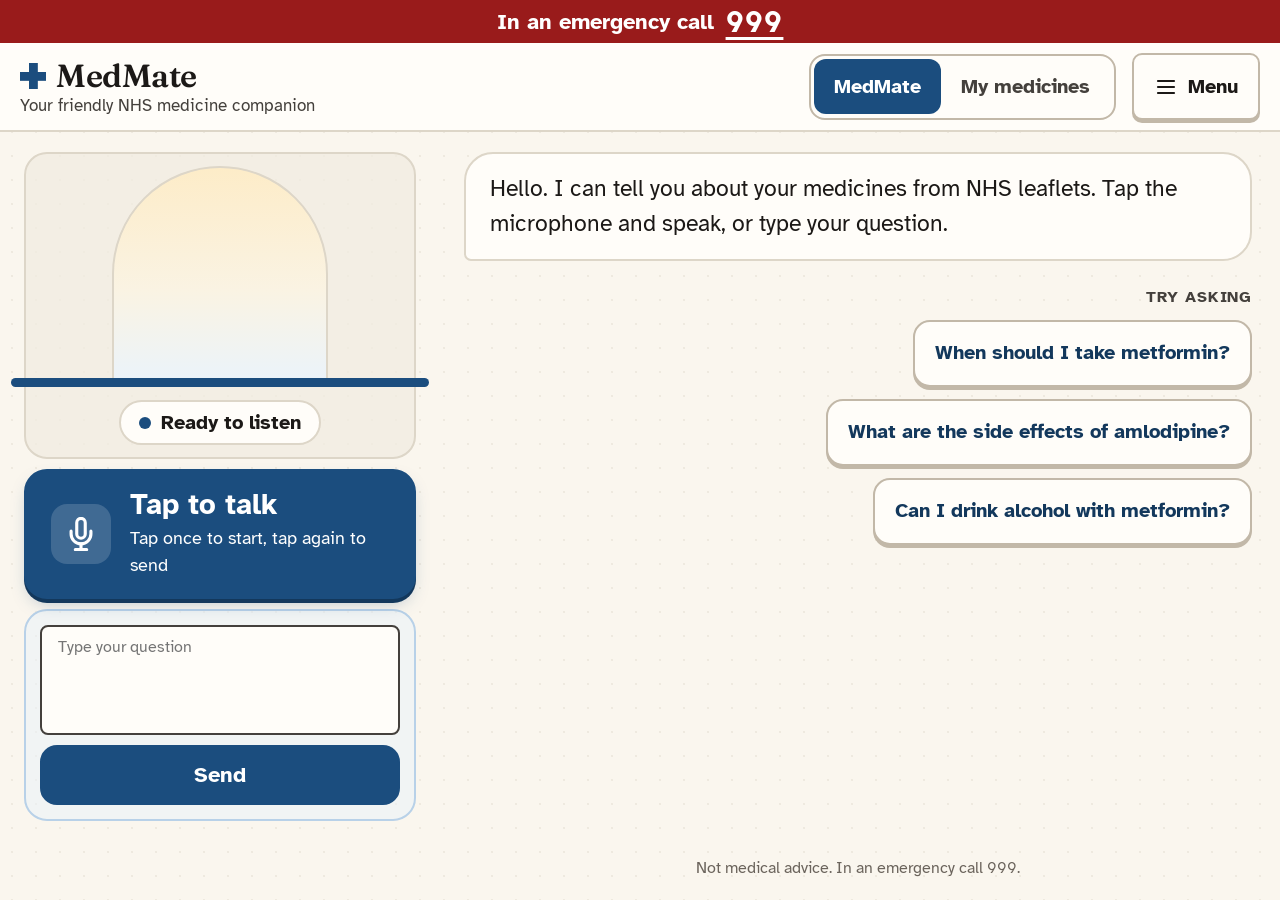
==== commit 3f2ba8e5: "Show the not-medical-advice notice at the end of the Ask chat thread The footer with the disclaimer " ====
--- a/web/index.html
+++ b/web/index.html
@@ -76,6 +76,7 @@
           </ul>
         </div>
       </div>
+      <p id="notice">Not medical advice. In an emergency call 999.</p>
     </div>
   </section>
 </main>
@@ -95,6 +96,7 @@
     <div id="schedule"></div>
   </section>
   <h3 id="meds-heading">My medicines</h3>
+  <div id="save-warning" role="alert"></div>
   <div id="undo" role="status"></div>
   <ul id="meds"></ul>
   <div id="warnings"></div>
--- a/web/css/chat.css
+++ b/web/css/chat.css
@@ -120,9 +120,12 @@
 
 /* The chat: the thread scrolls on its own and the question box stays at the bottom.
    Messages never shrink to fit the thread's height (flex: none), so a long reply is never clipped. */
-.chat { display: grid; grid-template-rows: minmax(0, 1fr) auto; gap: .6rem; height: 100%; min-height: 0; }
-.thread { display: flex; flex-direction: column; gap: 1.2rem; min-height: 0; overflow-y: auto; overscroll-behavior: contain; padding: .2rem .4rem .6rem .2rem; }
+.chat { display: grid; grid-template-rows: minmax(0, 1fr); height: 100%; min-height: 0; }
+.thread { display: flex; flex-direction: column; gap: 1.2rem; min-height: 0; overflow-y: auto; overscroll-behavior: contain; padding: .2rem .4rem 0 .2rem; }
 .thread > * { flex: none; }
+/* The thread's gap is wide for cards; pull the notice up to the last one. */
+.thread > :nth-last-child(2) { margin-bottom: -.8rem; }
+#notice { margin-top: auto; text-align: center; font-size: .8rem; color: #6b645c; }
 .msg { max-width: 40em; }
 
 /* A question: the prototype's light "YOU ASKED" bubble. */
--- a/web/css/medicines.css
+++ b/web/css/medicines.css
@@ -38,8 +38,8 @@
 #meds-heading { margin-top: .4rem; }
 
 /* Undo banner */
-#undo:empty { display: none; }
-#undo { display: flex; align-items: center; justify-content: space-between; flex-wrap: wrap; gap: .85rem; padding: .85rem 1.15rem; border: .1rem solid var(--amber-border); border-radius: 1rem; background: var(--amber-tint); font-weight: 700; }
+#undo:empty, #save-warning:empty { display: none; }
+#undo, #save-warning { display: flex; align-items: center; justify-content: space-between; flex-wrap: wrap; gap: .85rem; padding: .85rem 1.15rem; border: .1rem solid var(--amber-border); border-radius: 1rem; background: var(--amber-tint); font-weight: 700; }
 
 /* Medicine cards */
 #meds { list-style: none; margin: 0; padding: 0; display: grid; gap: 1rem; }
